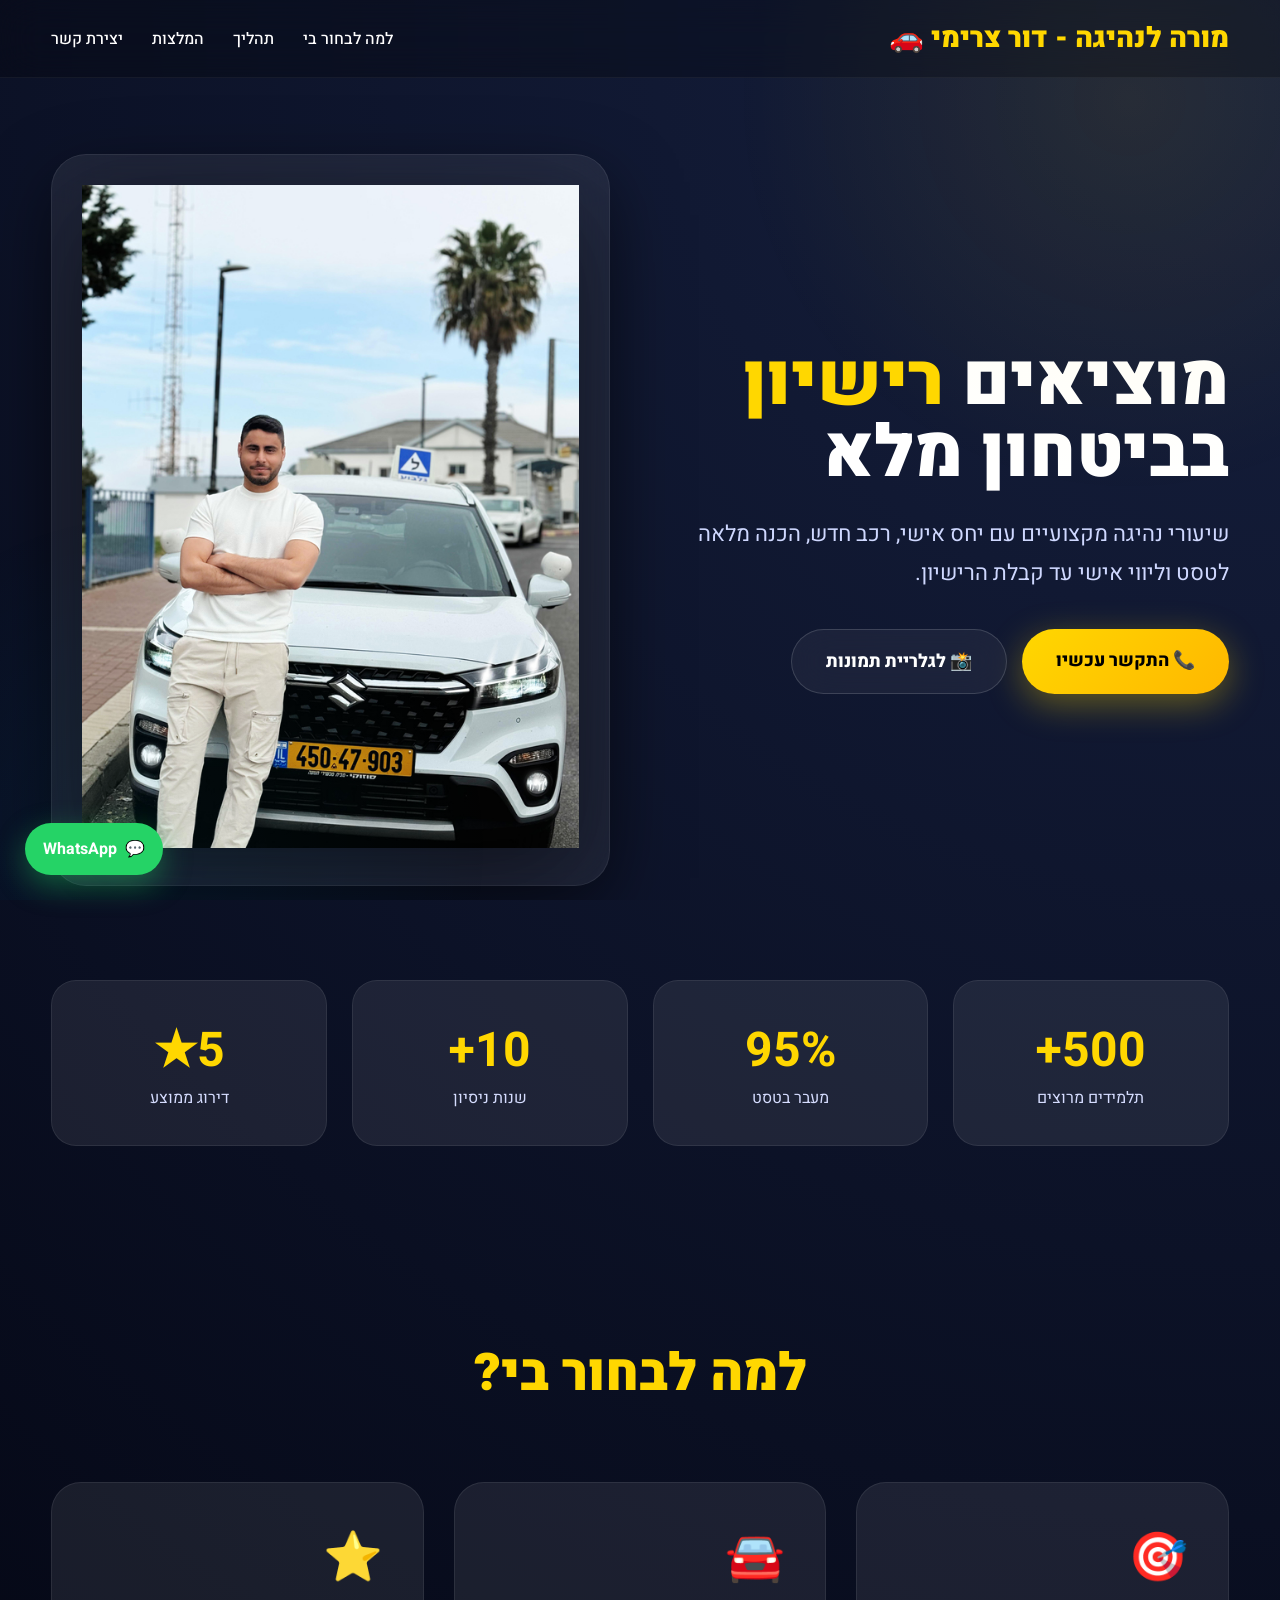
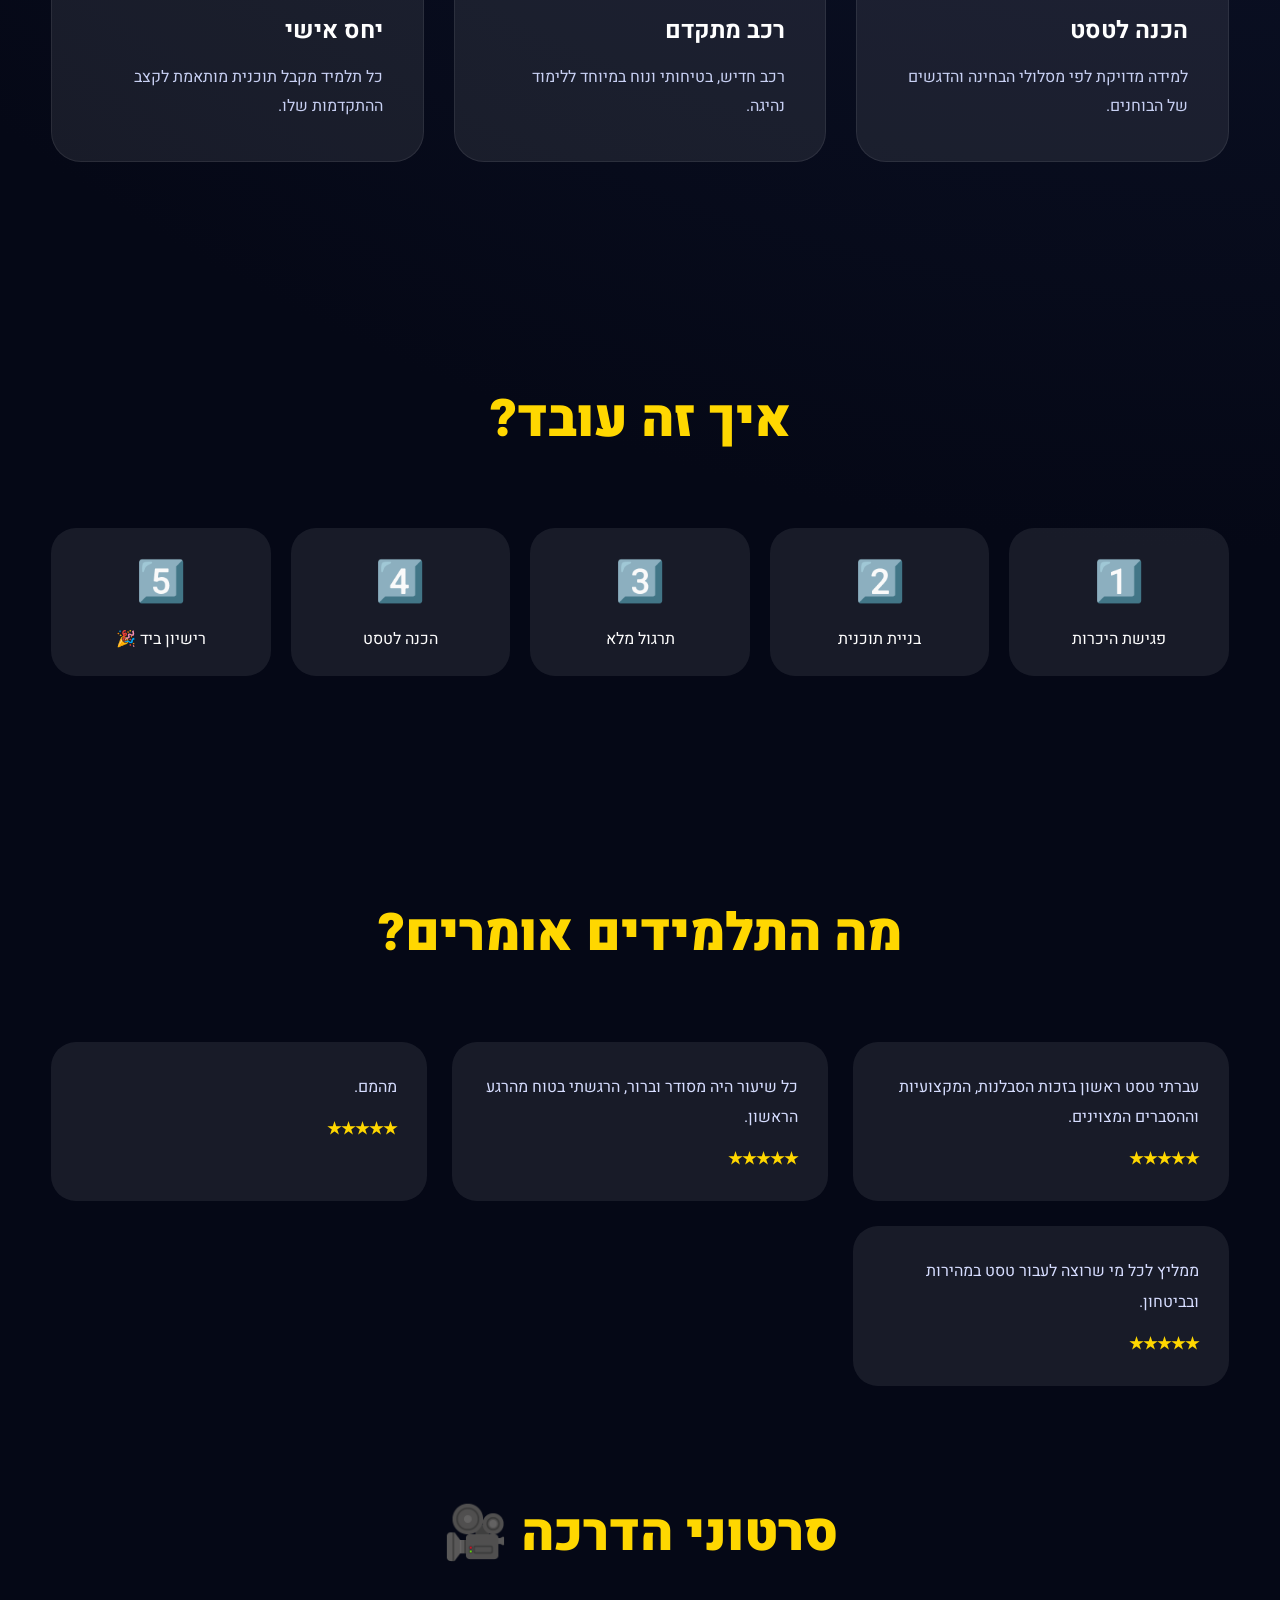
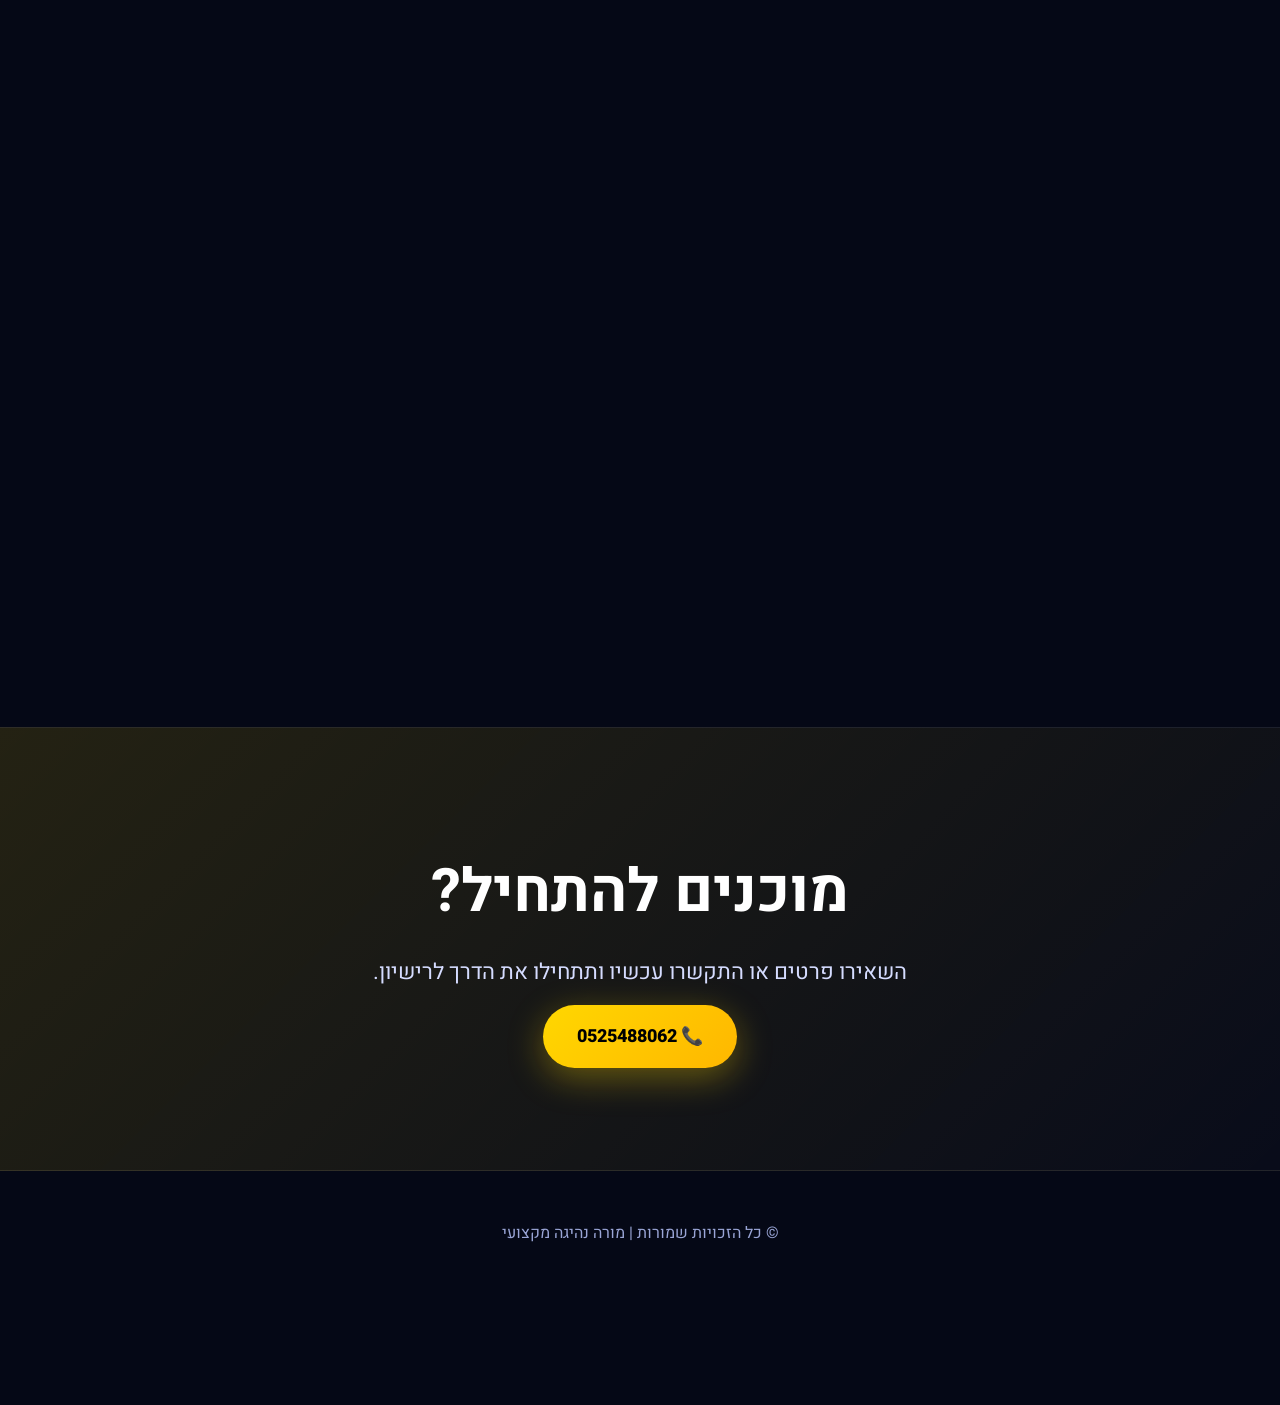
==== index.html @ b4036776 "Update index.html" ====
<!DOCTYPE html>
<html lang="he" dir="rtl">
<head>
<meta charset="UTF-8">
<meta name="viewport" content="width=device-width, initial-scale=1.0">
<title>דור צרימי - מורה נהיגה מקצועי</title>
<link rel="stylesheet" href="css/style.css">
<link href="https://fonts.googleapis.com/css2?family=Heebo:wght@300;400;500;700;800;900&display=swap" rel="stylesheet">

<style>

:root{
--gold:#FFD700;
--gold2:#ffb700;
--dark:#050816;
--dark2:#0d1225;
--glass:rgba(255,255,255,.08);
--white:#ffffff;
}

*{
margin:0;
padding:0;
box-sizing:border-box;
font-family:'Heebo',sans-serif;
}

html{
scroll-behavior:smooth;
}
body{
background:
radial-gradient(circle at top right,#16203f 0%,#050816 45%),
#050816;
color:white;
overflow-x:hidden;
}

body::before{
content:"";
position:fixed;
inset:0;
background:
linear-gradient(90deg,transparent 49%,rgba(255,255,255,.02) 50%,transparent 51%);
background-size:40px 40px;
pointer-events:none;
z-index:-1;
}

.container{
width:min(1200px,92%);
margin:auto;
}

/* HERO */

.hero{
min-height:100vh;
display:flex;
align-items:center;
position:relative;
overflow:hidden;
}

.hero::before{
content:"";
position:absolute;
width:800px;
height:800px;
background:radial-gradient(circle,var(--gold),transparent 70%);
opacity:.08;
top:-300px;
right:-250px;
}

.hero::after{
content:"";
position:absolute;
width:700px;
height:700px;
background:radial-gradient(circle,#00c3ff,transparent 70%);
opacity:.05;
bottom:-300px;
left:-200px;
}

.nav{
position:fixed;
top:0;
left:0;
right:0;
z-index:999;
backdrop-filter:blur(20px);
background:rgba(0,0,0,.25);
border-bottom:1px solid rgba(255,255,255,.05);
}

.nav-inner{
display:flex;
justify-content:space-between;
align-items:center;
padding:18px 0;
}

.logo{
font-size:28px;
font-weight:900;
color:var(--gold);
}

.nav a{
text-decoration:none;
color:white;
margin-right:25px;
font-weight:500;
}

.hero-content{
display:grid;
grid-template-columns:1fr 1fr;
gap:60px;
align-items:center;
}

.hero-text h1{
font-size:72px;
line-height:1;
font-weight:900;
margin-bottom:25px;
}

.hero-text h1 span{
color:var(--gold);
}

.hero-text p{
font-size:22px;
color:#cfd8ff;
margin-bottom:35px;
line-height:1.8;
}

.btns{
display:flex;
gap:15px;
flex-wrap:wrap;
}

.btn{
padding:18px 34px;
border-radius:60px;
font-size:18px;
font-weight:800;
text-decoration:none;
transition:.4s;
}

.btn-primary{
background:linear-gradient(135deg,var(--gold),var(--gold2));
color:black;
box-shadow:0 10px 35px rgba(255,215,0,.35);
}

.btn-primary:hover{
transform:translateY(-4px);
}

.btn-secondary{
border:1px solid rgba(255,255,255,.15);
background:rgba(255,255,255,.05);
color:white;
backdrop-filter:blur(20px);
}

.car-card{
background:var(--glass);
border:1px solid rgba(255,255,255,.08);
border-radius:35px;
padding:30px;
backdrop-filter:blur(30px);
box-shadow:0 20px 60px rgba(0,0,0,.35);
}

.car-card img{
width:100%;
filter:drop-shadow(0 30px 50px rgba(0,0,0,.5));
animation:float 5s ease-in-out infinite;
}

@keyframes float{
0%,100%{transform:translateY(0);}
50%{transform:translateY(-15px);}
}

/* STATS */

.stats{
padding:80px 0;
}

.stats-grid{
display:grid;
grid-template-columns:repeat(4,1fr);
gap:25px;
}

.stat{
background:var(--glass);
padding:35px;
border-radius:25px;
text-align:center;
border:1px solid rgba(255,255,255,.08);
}

.stat h2{
font-size:48px;
color:var(--gold);
}

.stat p{
color:#d6ddff;
}

/* FEATURES */

.section{
padding:110px 0;
}

.section-title{
text-align:center;
font-size:52px;
font-weight:900;
margin-bottom:70px;
}

.cards{
display:grid;
grid-template-columns:repeat(3,1fr);
gap:30px;
}

.card{
background:var(--glass);
padding:40px;
border-radius:30px;
border:1px solid rgba(255,255,255,.08);
transition:.4s;
}

.card:hover{
transform:translateY(-10px);
}

.icon{
font-size:48px;
margin-bottom:20px;
}

.card h3{
margin-bottom:15px;
font-size:24px;
}

.card p{
color:#c8d0f3;
line-height:1.8;
}

/* PROCESS */

.timeline{
display:grid;
grid-template-columns:repeat(5,1fr);
gap:20px;
}

.step{
background:var(--glass);
padding:25px;
text-align:center;
border-radius:25px;
}

.step span{
font-size:40px;
display:block;
margin-bottom:15px;
}

/* TESTIMONIALS */

.testimonials{
display:grid;
grid-template-columns:repeat(3,1fr);
gap:25px;
}

.review{
background:var(--glass);
padding:30px;
border-radius:25px;
}

.review p{
line-height:1.9;
color:#d6ddff;
margin-bottom:15px;
}

.review h4{
color:var(--gold);
}

/* CTA */

.cta{
padding:120px 20px;
text-align:center;
background:
linear-gradient(135deg,#ffd70020,#ffffff05);
border-top:1px solid rgba(255,255,255,.08);
border-bottom:1px solid rgba(255,255,255,.08);
}

.cta h2{
font-size:60px;
margin-bottom:20px;
}

.cta p{
font-size:22px;
margin-bottom:35px;
color:#d5dcff;
}

/* FOOTER */

footer{
padding:50px 0;
text-align:center;
}

footer p{
color:#9aa5d6;
}

.whatsapp{
position:fixed;
bottom:25px;
left:25px;
width:70px;
height:70px;
background:#25D366;
border-radius:50%;
display:flex;
justify-content:center;
align-items:center;
font-size:34px;
text-decoration:none;
color:white;
box-shadow:0 15px 40px rgba(37,211,102,.4);
z-index:999;
}

/* MOBILE */

@media(max-width:950px){

.hero-content,
.cards,
.testimonials,
.stats-grid,
.timeline{
grid-template-columns:1fr;
}

.hero-text h1{
font-size:48px;
}

.section-title{
font-size:38px;
}

.cta h2{
font-size:40px;
}

.nav-links{
display:none;
}

}

</style>
</head>
<body>

<nav class="nav">
  <div class="container nav-inner">

    <div class="logo">מורה לנהיגה - דור צרימי 🚗</div>

    <div class="nav-links">
      <a href="#why">למה לבחור בי</a>
      <a href="#process">תהליך</a>
      <a href="#reviews">המלצות</a>
      <a href="#contact">יצירת קשר</a>
    </div>

  </div>
</nav>

<section class="hero">

<div class="container hero-content">

<div class="hero-text">

<h1>
מוציאים <span>רישיון</span><br>
בביטחון מלא
</h1>

<p>
שיעורי נהיגה מקצועיים עם יחס אישי, רכב חדש,
הכנה מלאה לטסט וליווי אישי עד קבלת הרישיון.
</p>

<div class="btns">

<a href="tel:0525488062" class="btn btn-primary">
📞 התקשר עכשיו
</a>
  <a href="gallery.html" class="btn btn-secondary">
📸 לגלריית תמונות
</a>
</div>

</div>

<div class="car-card">
<img src="images/dorr.jpg" alt="דור"> 
</div>

</div>

</section>

<section class="stats">

<div class="container">

<div class="stats-grid">

<div class="stat">
<h2>500+</h2>
<p>תלמידים מרוצים</p>
</div>

<div class="stat">
<h2>95%</h2>
<p>מעבר בטסט</p>
</div>

<div class="stat">
<h2>10+</h2>
<p>שנות ניסיון</p>
</div>

<div class="stat">
<h2>5★</h2>
<p>דירוג ממוצע</p>
</div>

</div>

</div>

</section>

<section class="section" id="why">

<div class="container">

<h2 class="section-title">
למה לבחור בי?
</h2>

<div class="cards">

<div class="card">
<div class="icon">🎯</div>
<h3>הכנה לטסט</h3>
<p>
למידה מדויקת לפי מסלולי הבחינה
והדגשים של הבוחנים.
</p>
</div>

<div class="card">
<div class="icon">🚘</div>
<h3>רכב מתקדם</h3>
<p>
רכב חדיש, בטיחותי ונוח במיוחד
ללימוד נהיגה.
</p>
</div>

<div class="card">
<div class="icon">⭐</div>
<h3>יחס אישי</h3>
<p>
כל תלמיד מקבל תוכנית מותאמת
לקצב ההתקדמות שלו.
</p>
</div>

</div>

</div>

</section>

<section class="section" id="process">

<div class="container">

<h2 class="section-title">
איך זה עובד?
</h2>

<div class="timeline">

<div class="step">
<span>1️⃣</span>
פגישת היכרות
</div>

<div class="step">
<span>2️⃣</span>
בניית תוכנית
</div>

<div class="step">
<span>3️⃣</span>
תרגול מלא
</div>

<div class="step">
<span>4️⃣</span>
הכנה לטסט
</div>

<div class="step">
<span>5️⃣</span>
רישיון ביד 🎉
</div>

</div>

</div>

</section>

<section class="section" id="reviews">

<div class="container">

<h2 class="section-title">
מה התלמידים אומרים?
</h2>

<div class="testimonials">

<div class="review">
<p>
עברתי טסט ראשון בזכות הסבלנות,
המקצועיות וההסברים המצוינים.
</p>
<h4>★★★★★</h4>
</div>

<div class="review">
<p>
כל שיעור היה מסודר וברור,
הרגשתי בטוח מהרגע הראשון.
</p>
<h4>★★★★★</h4>
</div>

<div class="review">
<p>
מהמם.
</p>
<h4>★★★★★</h4>
</div>
    
<div class="review">
<p>
ממליץ לכל מי שרוצה לעבור
טסט במהירות ובביטחון.
</p>
<h4>★★★★★</h4>
</div>

</div>

</div>

<section class="section">

<div class="container">

<h2 class="section-title">
סרטוני הדרכה 🎥
</h2>

<div class="video-grid">
<iframe
    src="https://www.tiktok.com/embed/v2/7644660951177825537"
    width="325"
    height="575"
    frameborder="0"
    allowfullscreen>
</iframe>

<iframe
    src="https://www.tiktok.com/embed/v2/7342857035966401810"
    width="325"
    height="575"
    frameborder="0"
    allowfullscreen>
</iframe>

</div>

</div>

</section>
<section class="cta" id="contact">

<h2>
מוכנים להתחיל?
</h2>

<p>
השאירו פרטים או התקשרו עכשיו
ותתחילו את הדרך לרישיון.
</p>

<a href="tel:0525488062" class="btn btn-primary">
📞 0525488062
</a>

</section>

<footer>

<p>
© כל הזכויות שמורות | מורה נהיגה מקצועי
</p>

</footer>

<a class="whatsapp-float" href="https://wa.me/972525488062" target="_blank">
    <span>💬</span>
    WhatsApp
</a>
<script async src="https://www.tiktok.com/embed.js"></script>
</body>
</html>
---- css/style.css ----
/* ===== CLEAN & MOBILE FRIENDLY DESIGN ===== */

body {
    margin: 0;
    font-family: 'Heebo', sans-serif;
}

/* גלילה חלקה */
html {
    scroll-behavior: smooth;
}

/* ריווח כדי שהניווט לא יסתיר תוכן */
.hero {
    padding-top: 120px;
}

/* תיקון קפיצה */
section {
    scroll-margin-top: 120px;
}

/* כפתור עובד תמיד */
.btn {
    position: relative;
    z-index: 10;
}

/* ===== MOBILE ===== */
@media (max-width: 768px) {

    .container {
        width: 92%;
    }

    .hero-content {
        grid-template-columns: 1fr;
        text-align: center;
    }

    .hero-text h1 {
        font-size: 36px;
    }

    .hero-text p {
        font-size: 16px;
    }

    .btns {
        justify-content: center;
        flex-direction: column;
        align-items: center;
    }

    .stats-grid,
    .cards,
    .testimonials,
    .timeline {
        grid-template-columns: 1fr !important;
    }

    .car-card {
        margin-top: 20px;
    }

    .section-title {
        font-size: 30px;
    }

    .cta h2 {
        font-size: 32px;
    }
}
.hero {
    padding-top: 140px;
}

.btn {
    position: relative;
    z-index: 10;
}
.whatsapp-float {
    position: fixed;
    bottom: 25px;
    left: 25px;

    background: #25D366;
    color: white;

    padding: 14px 18px;
    border-radius: 50px;

    display: flex;
    align-items: center;
    gap: 8px;

    font-weight: 700;
    font-family: 'Heebo', sans-serif;
    text-decoration: none;

    box-shadow: 0 10px 30px rgba(37, 211, 102, 0.4);

    transition: 0.3s;
    z-index: 9999;
}

.whatsapp-float:hover {
    transform: translateY(-3px);
    box-shadow: 0 15px 40px rgba(37, 211, 102, 0.6);
}
.video-grid{
display:flex;
justify-content:center;
gap:30px;
flex-wrap:wrap;
margin-top:40px;
}

.video-card{
background:rgba(255,255,255,0.06);
padding:15px;
border-radius:20px;
box-shadow:0 15px 40px rgba(0,0,0,0.35);
text-align:center;
transition:0.3s;
max-width:420px;
}

.video-card:hover{
transform:translateY(-8px);
}

.video-card iframe{
border-radius:15px;
border:none;
}

.video-card p{
margin-top:12px;
color:#fff;
font-weight:500;
font-size:16px;
}
body {
    background:
    radial-gradient(circle at top right,#16203f 0%,#050816 45%),
    #050816;
    color: white;
}

/* container כמו באתר הראשי */
.container {
    width: min(1200px, 92%);
    margin: auto;
}

/* section כמו באתר הראשי */
.section {
    padding: 110px 0;
}

/* כותרות כמו האתר שלך */
.section-title {
    text-align: center;
    font-size: 52px;
    font-weight: 900;
    margin-bottom: 70px;
    color: #FFD700;
}

/* גלריה יפה */
.gallery-grid {
    display: grid;
    grid-template-columns: repeat(3, 1fr);
    gap: 20px;
    margin-top: 40px;
}

.gallery-grid img {
    width: 100%;
    border-radius: 20px;
    transition: 0.3s;
    box-shadow: 0 10px 30px rgba(0,0,0,0.4);
}

.gallery-grid img:hover {
    transform: scale(1.05);
}
.big-btn{
    font-size: 22px;
    padding: 20px 45px;
    border-radius: 50px;
    box-shadow: 0 15px 40px rgba(255, 215, 0, 0.25);
    transition: 0.3s;
}

.big-btn:hover{
    transform: translateY(-5px) scale(1.05);
    box-shadow: 0 20px 60px rgba(255, 215, 0, 0.35);
}
.big-btn{
    display: inline-block;
    padding: 20px 60px;
    font-size: 22px;
    font-weight: 900;
    border-radius: 60px;

    background: linear-gradient(135deg, #FFD700, #ffb700);
    color: #050816;

    box-shadow: 0 20px 50px rgba(255, 215, 0, 0.35);

    transition: 0.3s ease;
}

.big-btn:hover{
    transform: translateY(-6px) scale(1.08);
    box-shadow: 0 30px 70px rgba(255, 215, 0, 0.55);
}
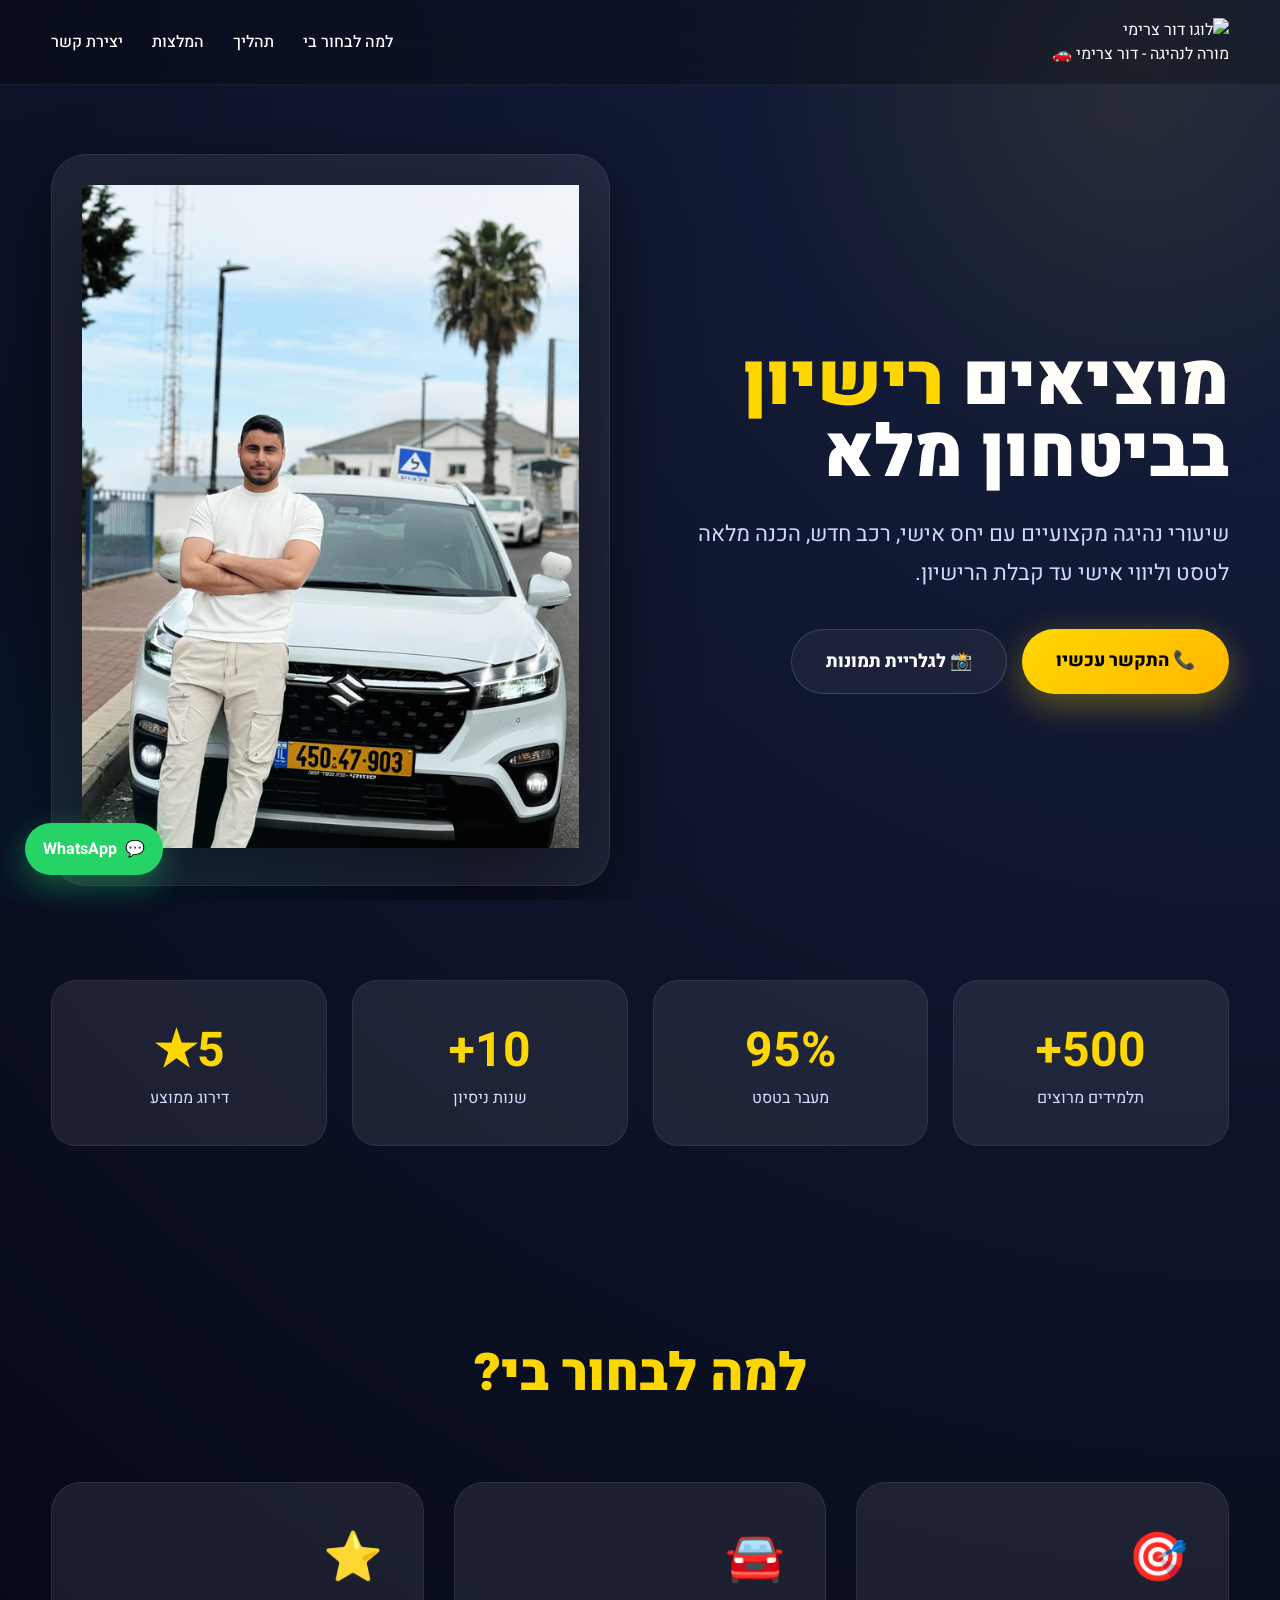
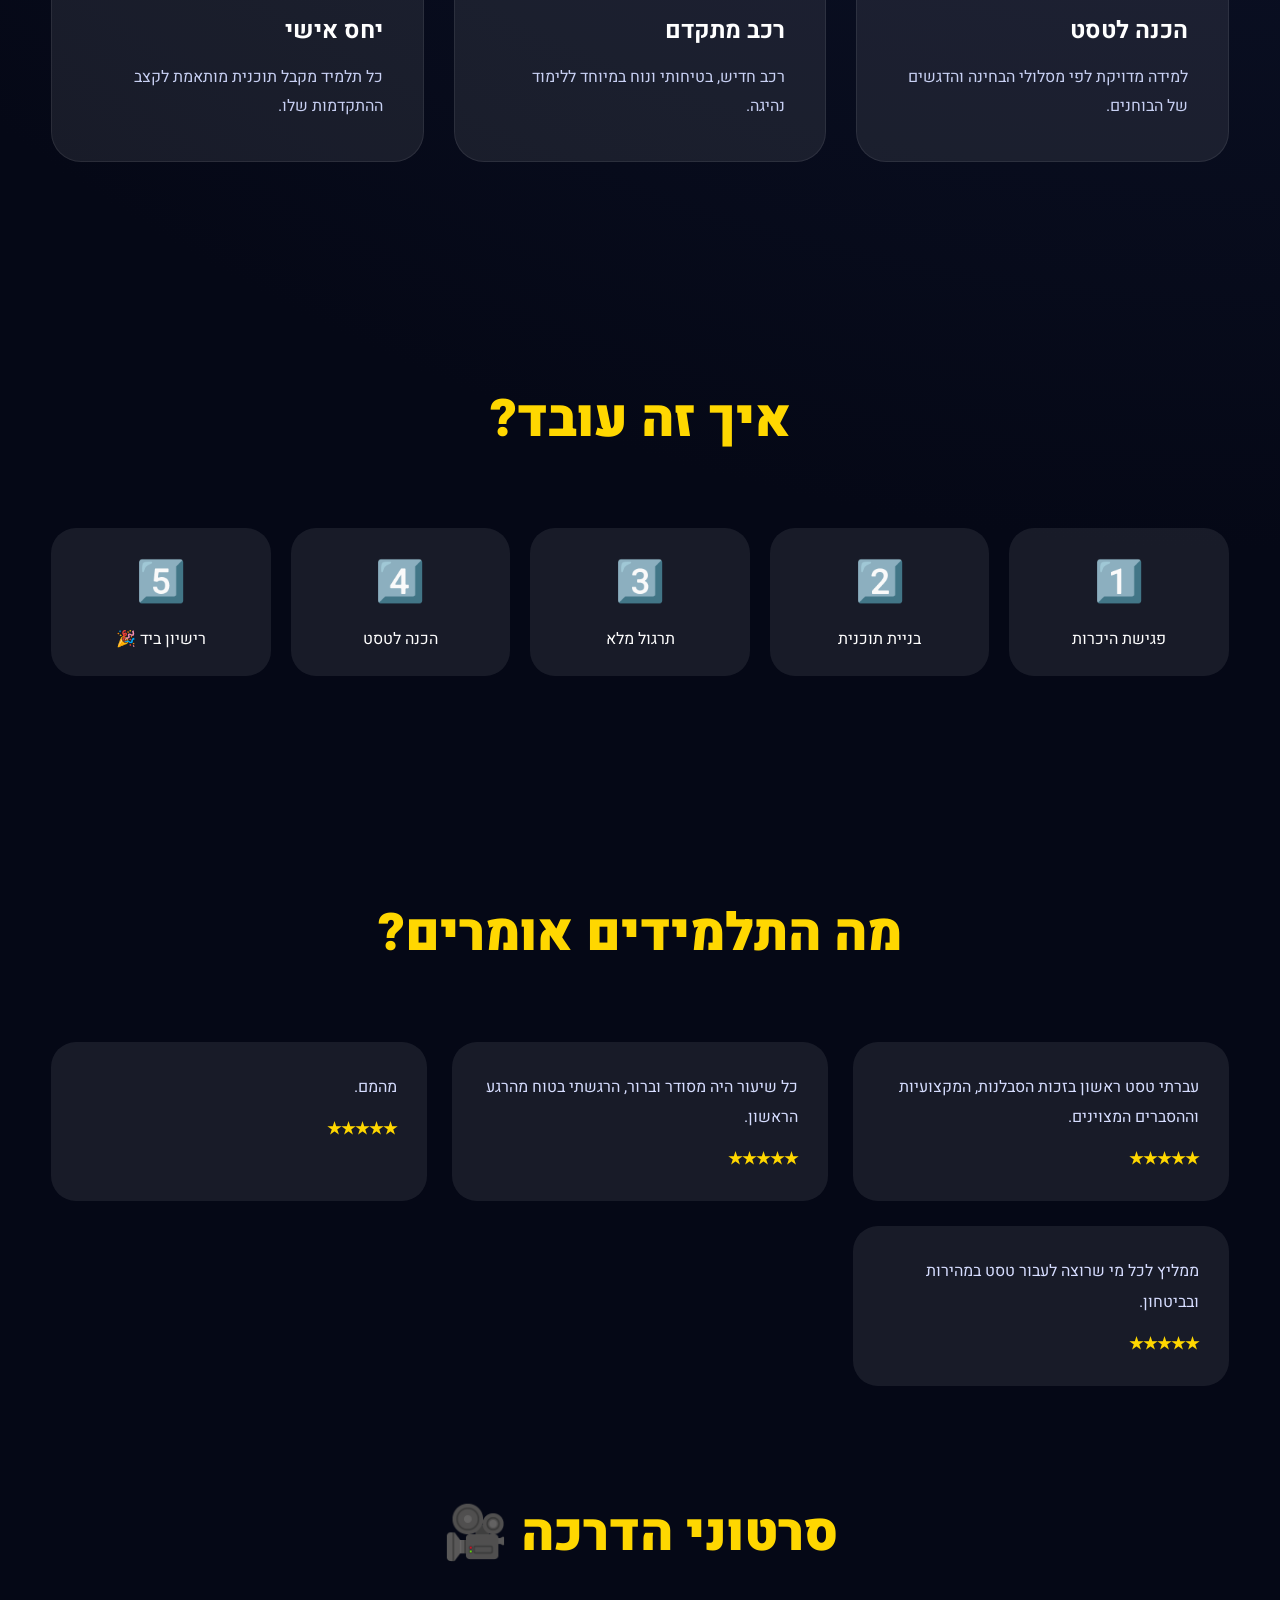
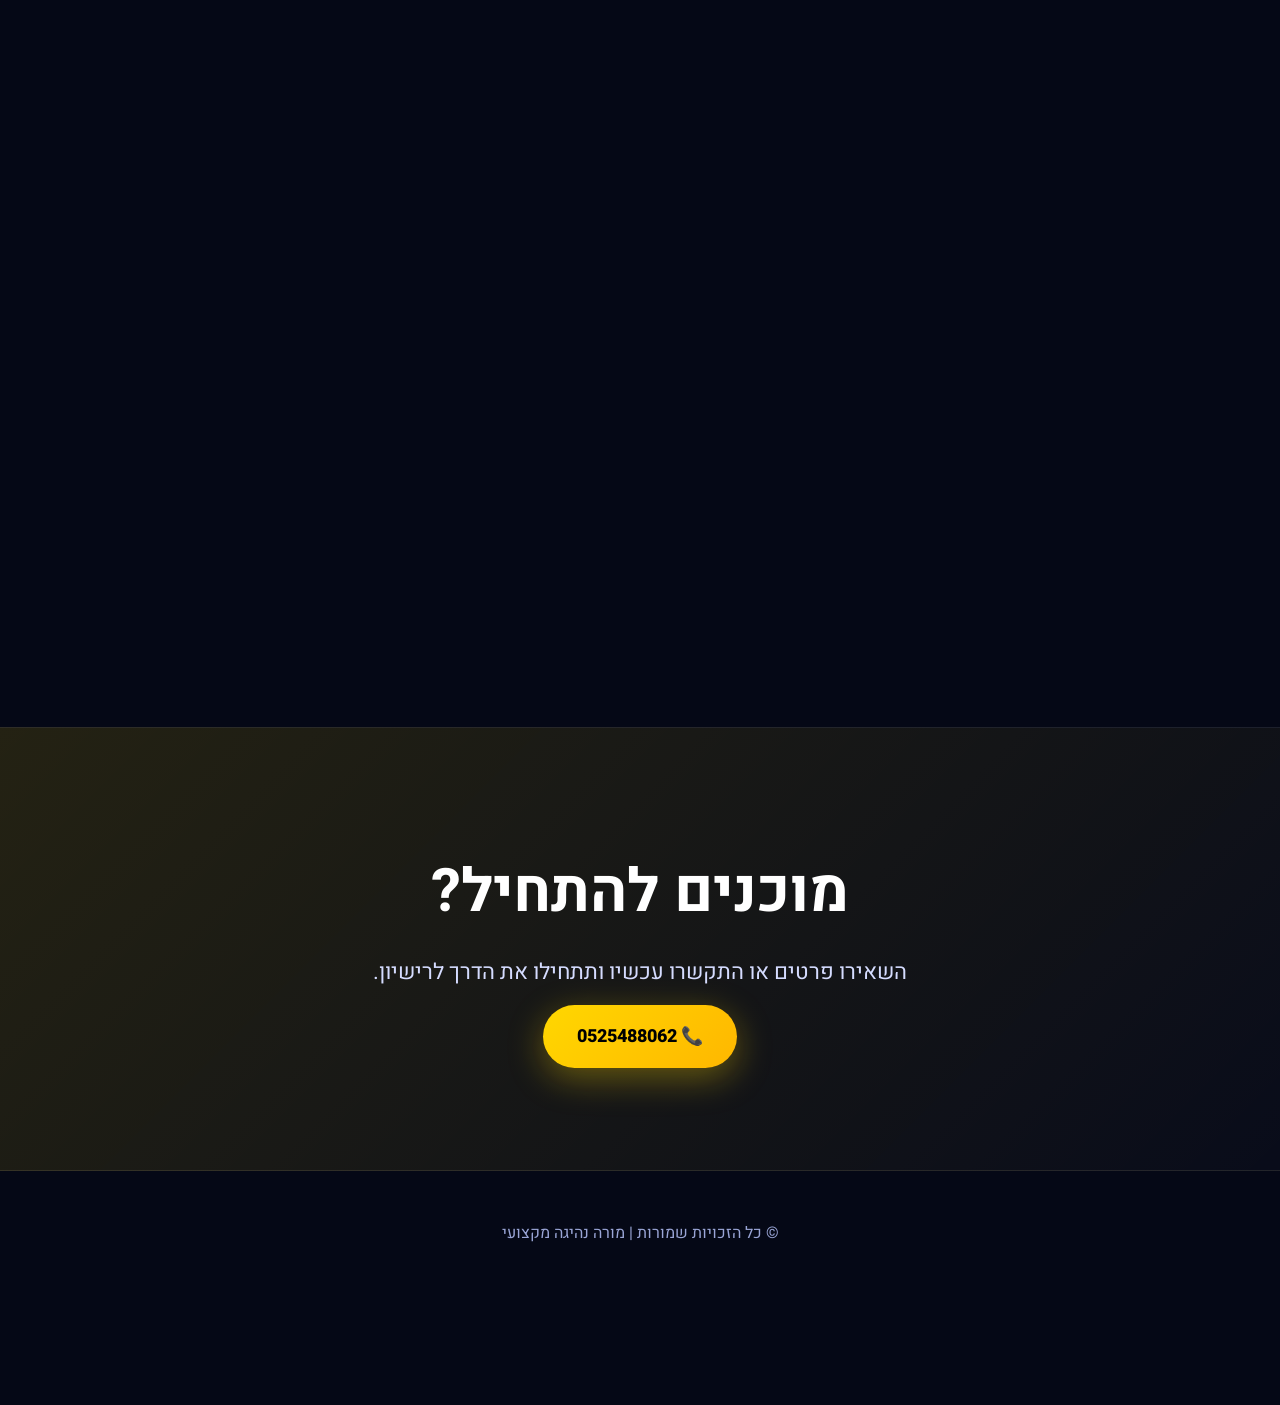
==== commit e893b386: "Update index.html" ====
--- a/index.html
+++ b/index.html
@@ -400,7 +400,10 @@
 <nav class="nav">
   <div class="container nav-inner">
 
-    <div class="logo">מורה לנהיגה - דור צרימי 🚗</div>
+    <div class="logo-box">
+  <img src="images/logo.png" alt="לוגו דור צרימי" class="logo-img">
+  <div class="logo-text">מורה לנהיגה - דור צרימי 🚗</div>
+</div>
 
     <div class="nav-links">
       <a href="#why">למה לבחור בי</a>
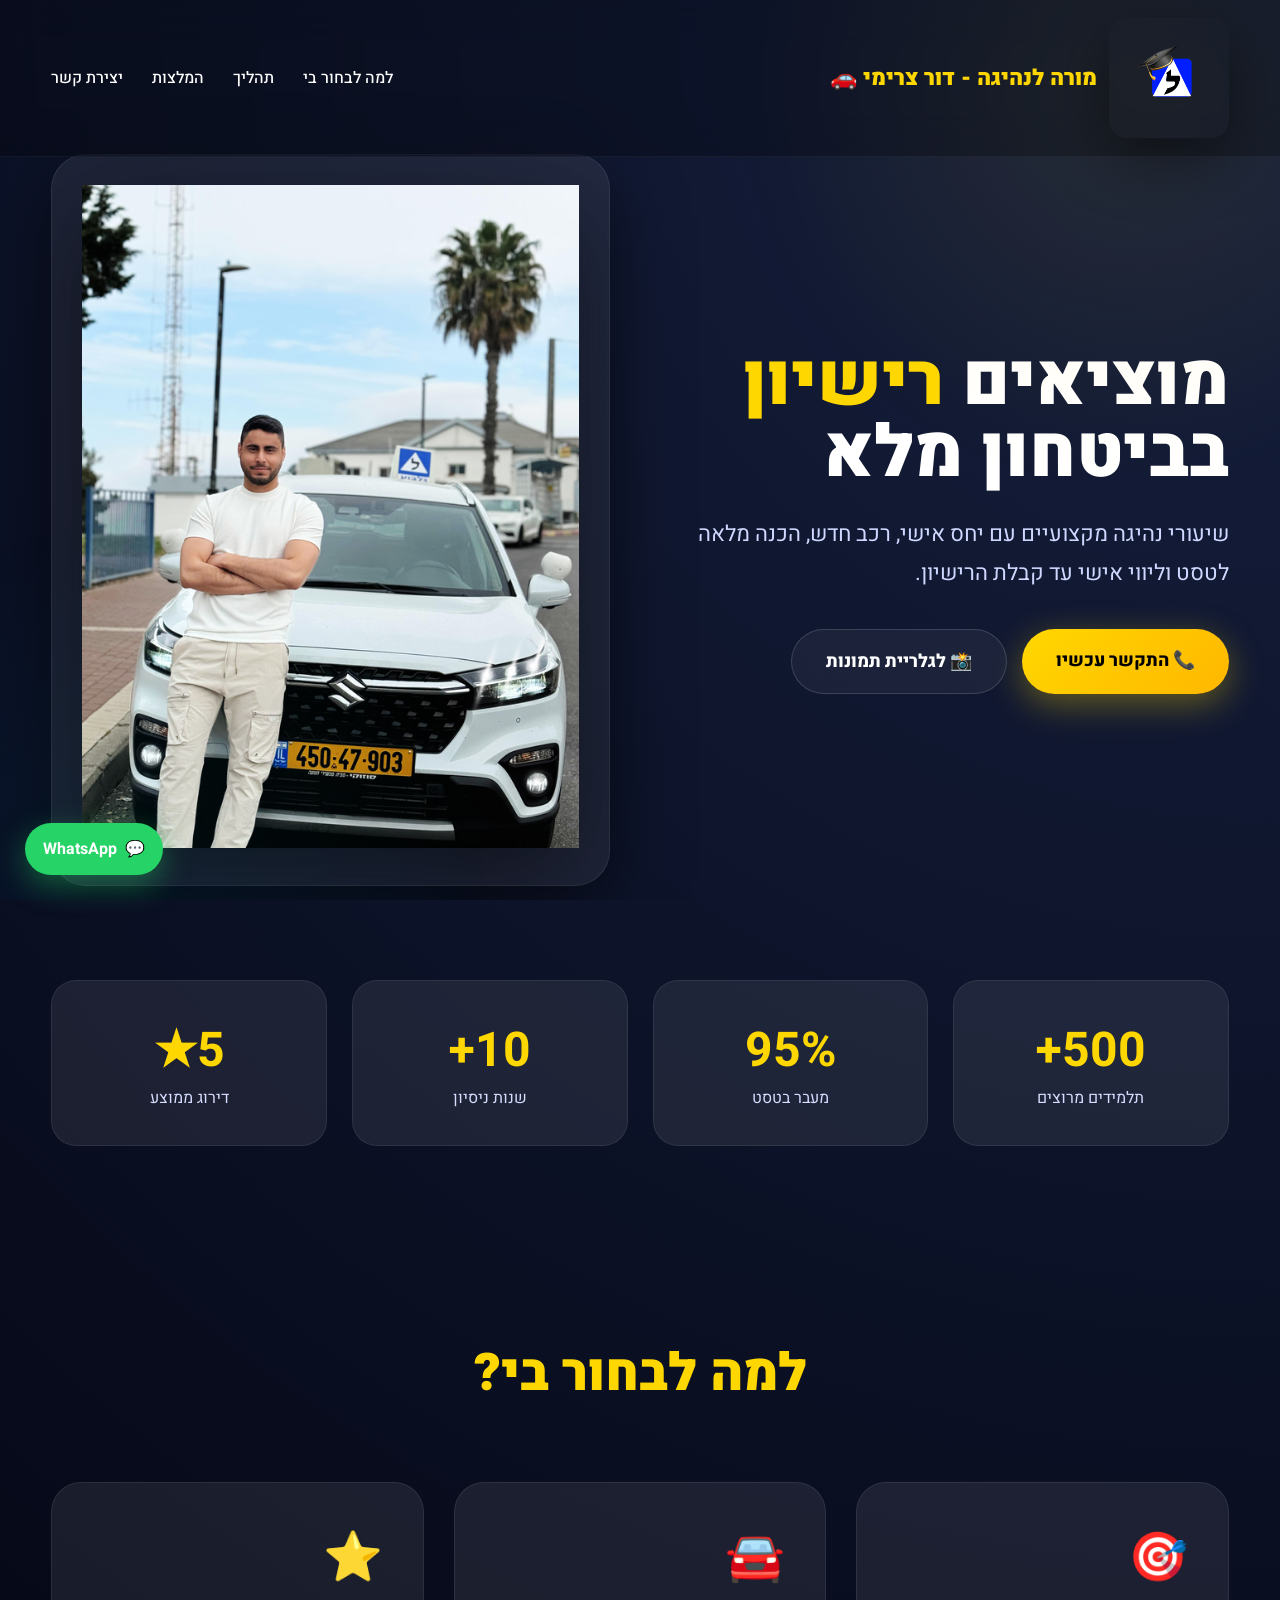
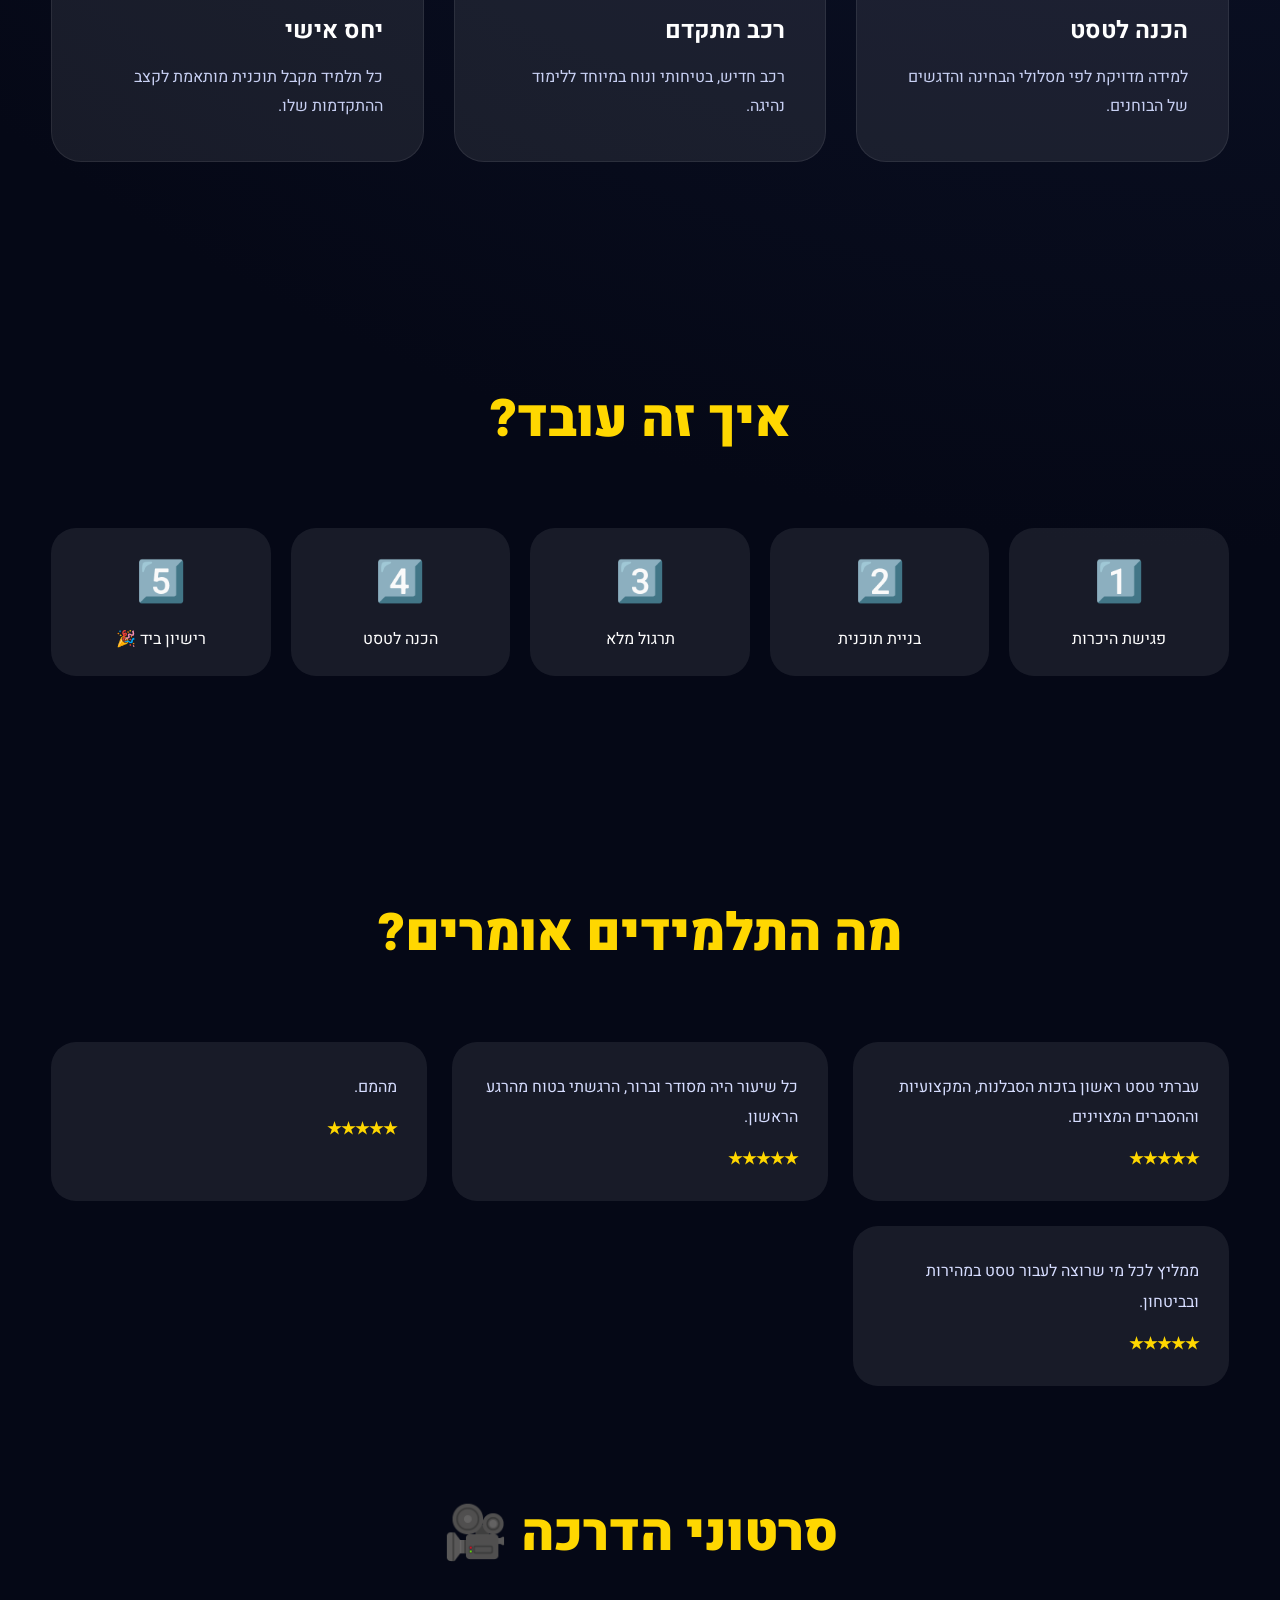
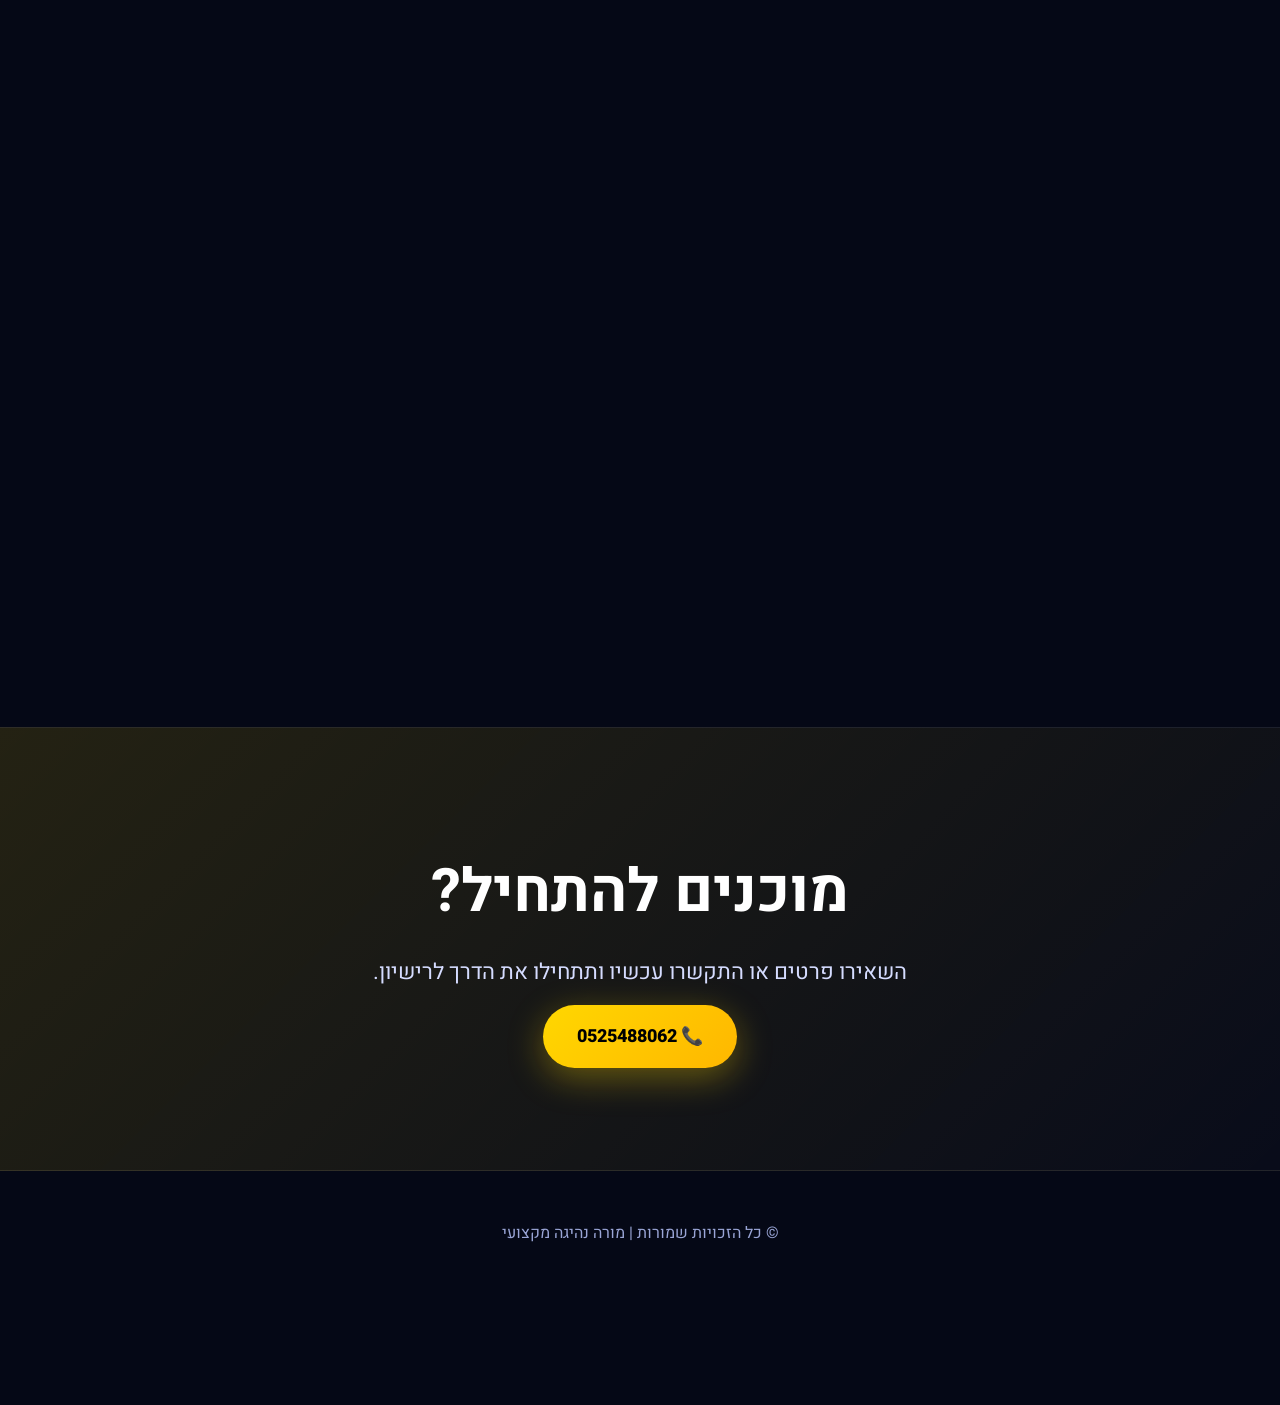
==== commit 01080221: "Update index.html" ====
--- a/index.html
+++ b/index.html
@@ -671,6 +671,8 @@
     <span>💬</span>
     WhatsApp
 </a>
-<script async src="https://www.tiktok.com/embed.js"></script>
+
+<script src="script.js"></script>
+
 </body>
 </html>
--- a/css/style.css
+++ b/css/style.css
@@ -217,3 +217,26 @@
     transform: translateY(-6px) scale(1.08);
     box-shadow: 0 30px 70px rgba(255, 215, 0, 0.55);
 }
+.logo-box{
+    display: flex;
+    align-items: center;
+    gap: 12px;
+}
+
+.logo-img{
+    width: 120px !important;
+    height: 120px !important;
+    max-width: none !important;
+
+    object-fit: contain;
+
+    border-radius: 18px;
+
+    box-shadow: 0 20px 60px rgba(0,0,0,0.45);
+}
+
+.logo-text{
+    font-size: 22px;
+    font-weight: 900;
+    color: var(--gold);
+}
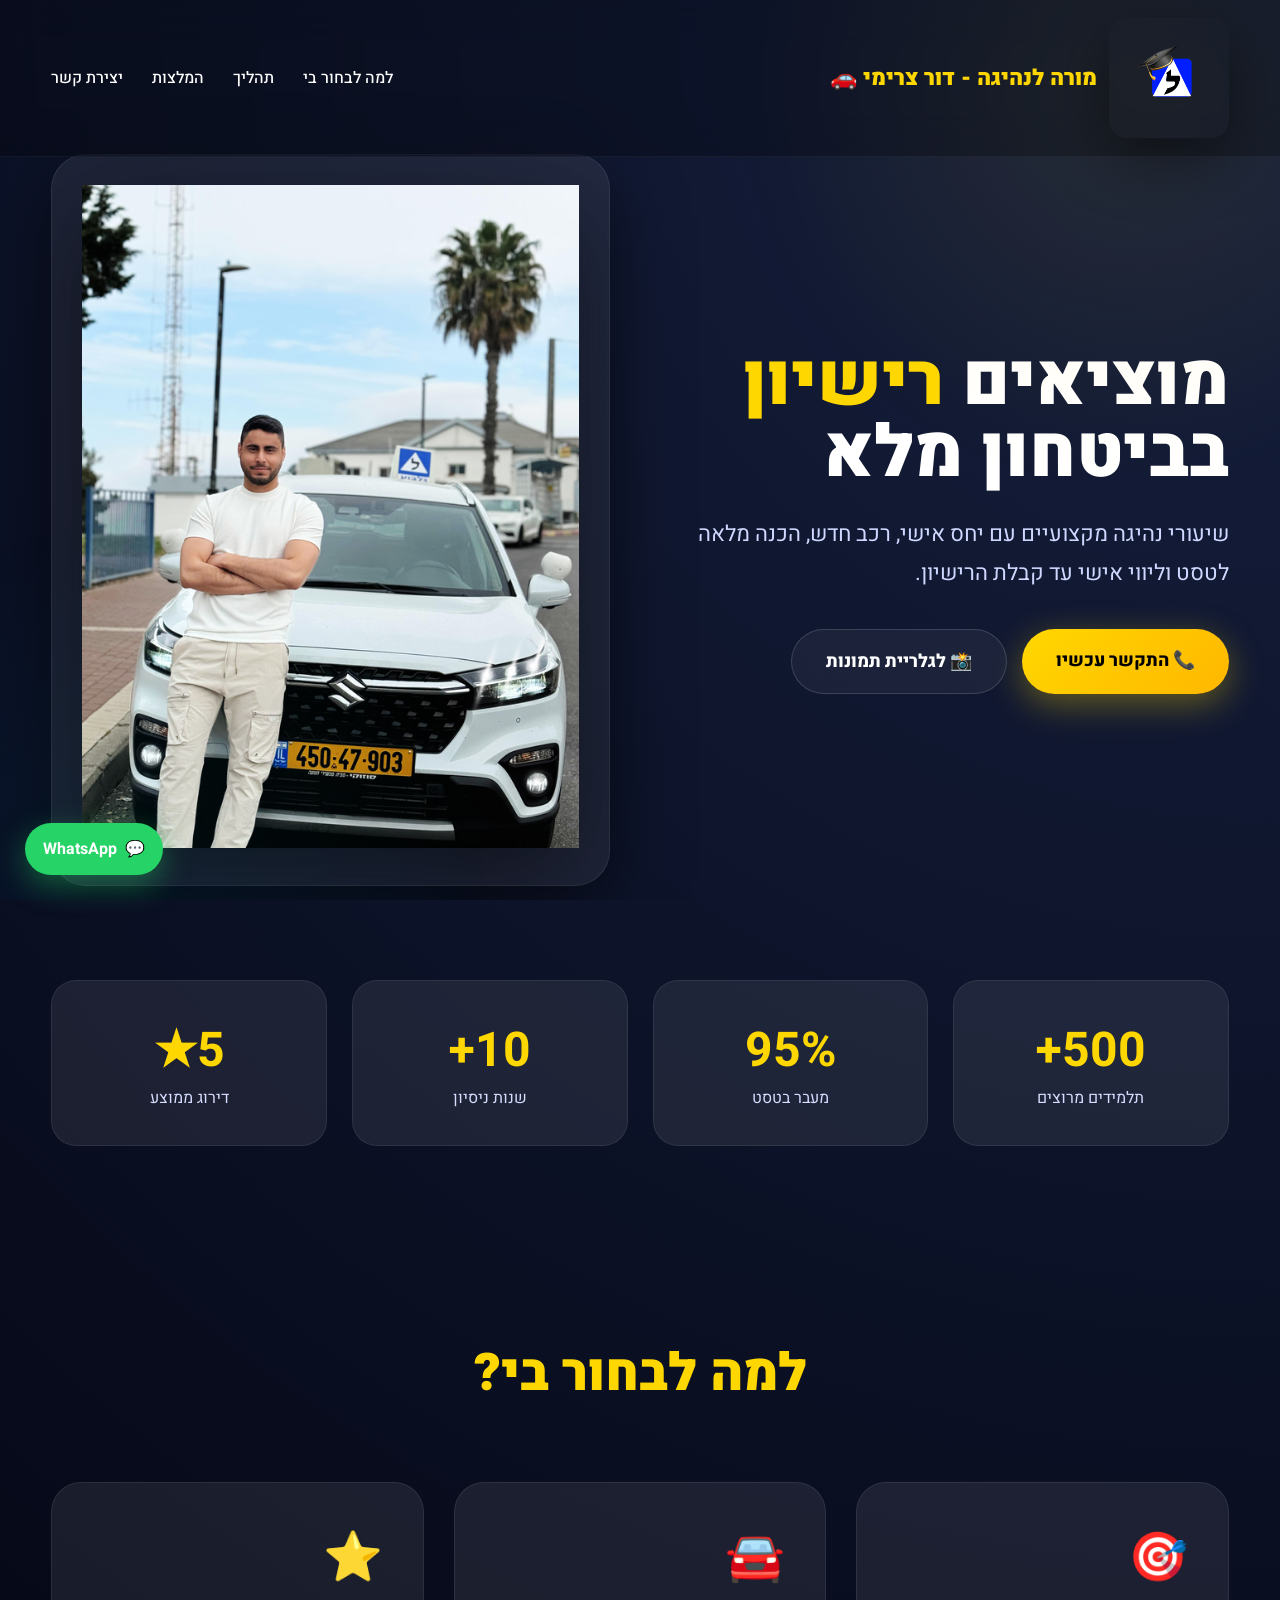
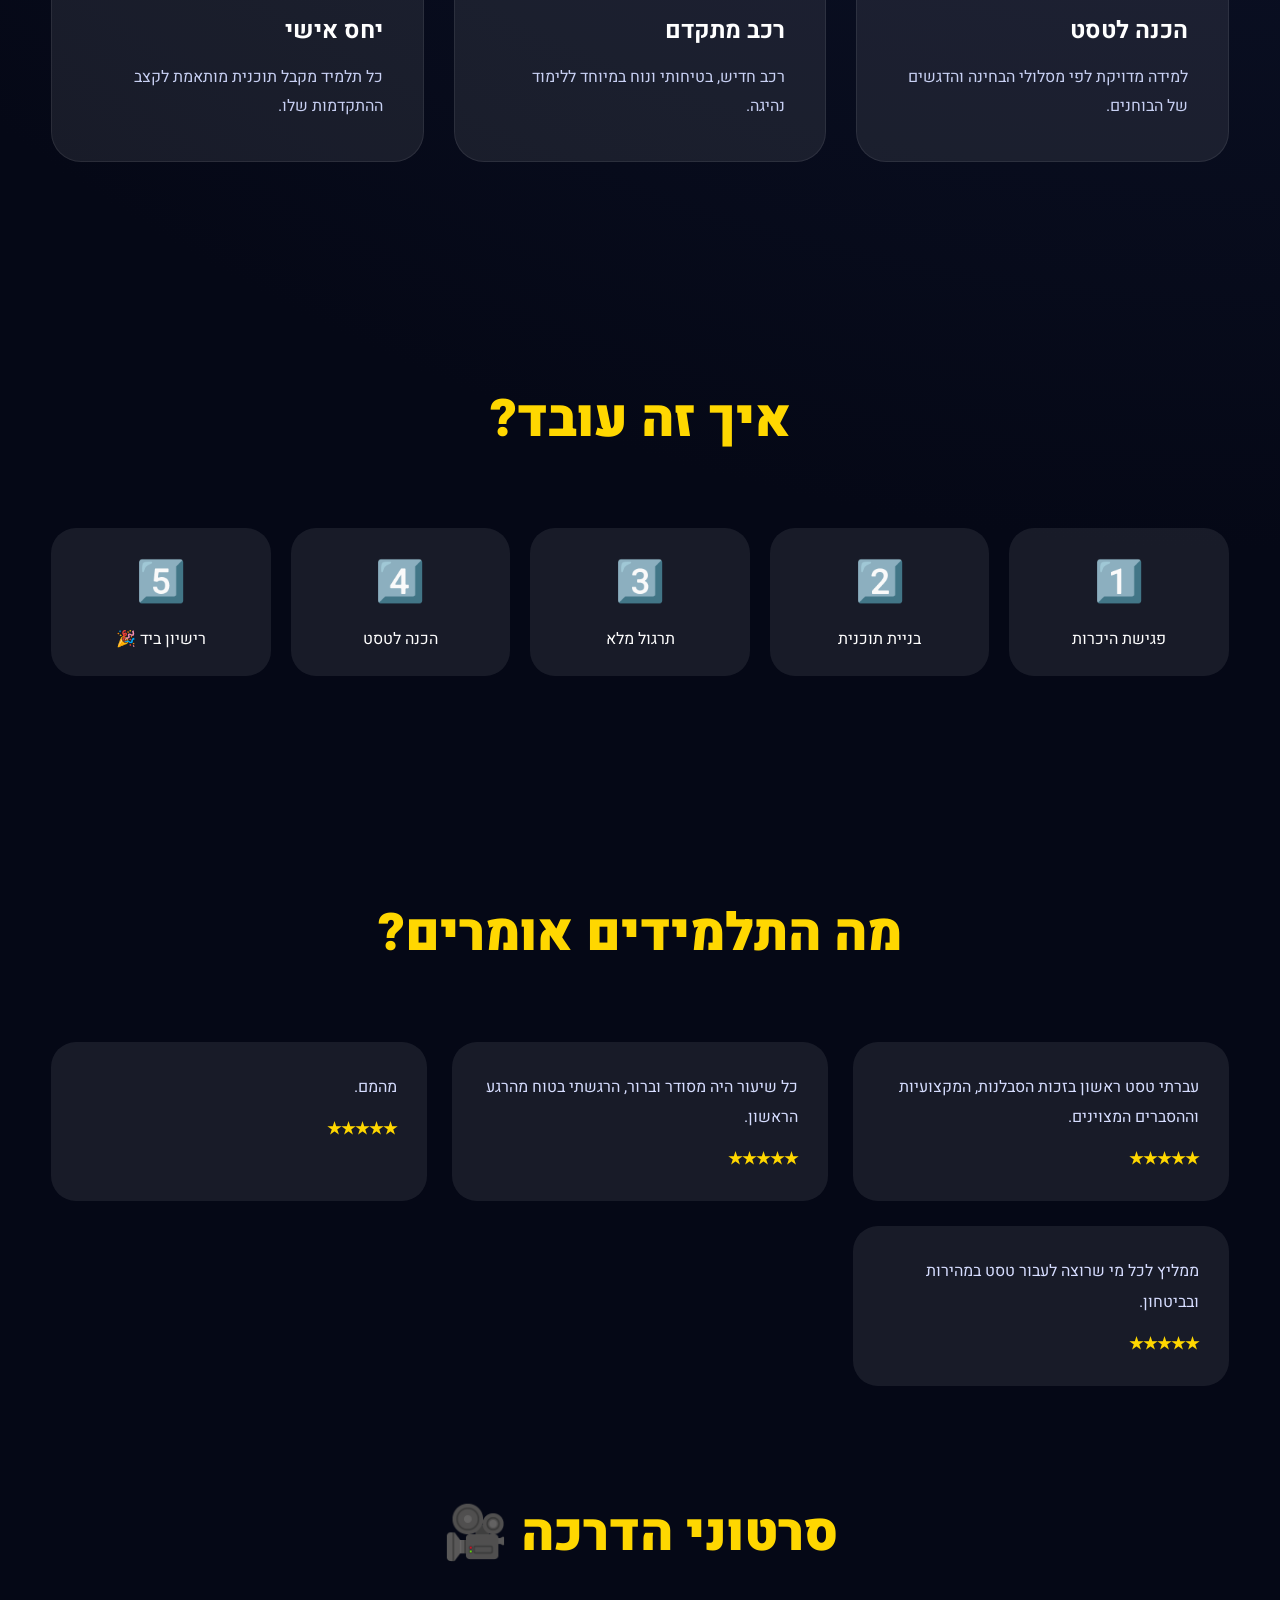
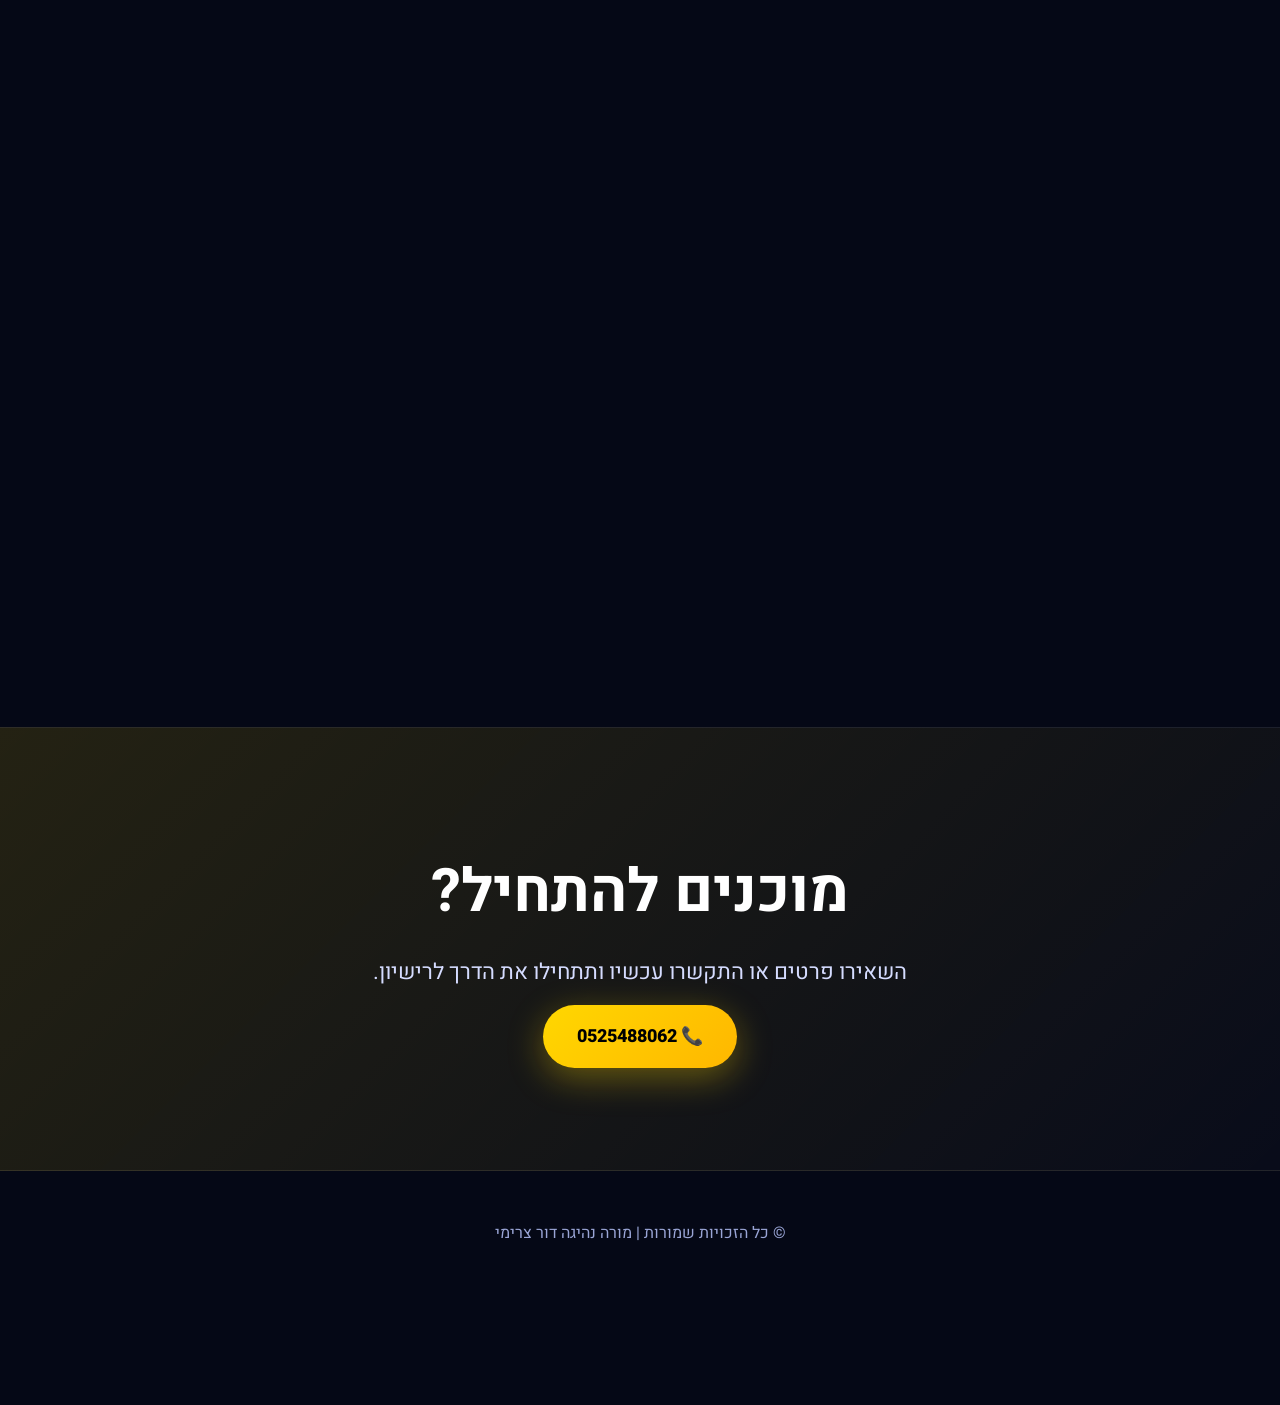
==== commit 8e5ab53d: "Update index.html" ====
--- a/index.html
+++ b/index.html
@@ -662,7 +662,7 @@
 <footer>
 
 <p>
-© כל הזכויות שמורות | מורה נהיגה מקצועי
+© כל הזכויות שמורות | מורה נהיגה דור צרימי
 </p>
 
 </footer>
@@ -672,7 +672,5 @@
     WhatsApp
 </a>
 
-<script src="script.js"></script>
-
 </body>
 </html>
--- a/css/style.css
+++ b/css/style.css
@@ -240,3 +240,93 @@
     font-weight: 900;
     color: var(--gold);
 }
+.lightbox{
+    display:none;
+    position:fixed;
+    inset:0;
+    background:rgba(0,0,0,0.9);
+    justify-content:center;
+    align-items:center;
+    z-index:99999;
+}
+
+.lightbox img{
+    max-width:90%;
+    max-height:85%;
+    border-radius:20px;
+}
+
+.lightbox .close{
+    position:absolute;
+    top:20px;
+    right:30px;
+    font-size:40px;
+    color:white;
+    cursor:pointer;
+}
+
+.lightbox .nav{
+    position:absolute;
+    top:50%;
+    transform:translateY(-50%);
+    font-size:50px;
+    color:white;
+    cursor:pointer;
+}
+
+.lightbox .left{ left:20px; }
+.lightbox .right{ right:20px; }
+
+.gallery-grid img{
+    cursor:pointer;
+    transition:0.3s;
+}
+
+.gallery-grid img:hover{
+    transform:scale(1.05);
+}
+/* ===== LIGHTBOX ===== */
+
+.lightbox{
+    display:none;
+    position:fixed;
+    inset:0;
+    background:rgba(0,0,0,0.9);
+    justify-content:center;
+    align-items:center;
+    z-index:9999;
+}
+
+.lightbox img{
+    max-width:90%;
+    max-height:85%;
+    border-radius:20px;
+    box-shadow:0 20px 60px rgba(0,0,0,0.6);
+}
+
+.lightbox .close{
+    position:absolute;
+    top:30px;
+    right:30px;
+    font-size:40px;
+    color:white;
+    cursor:pointer;
+}
+
+.lightbox .nav{
+    position:absolute;
+    top:50%;
+    transform:translateY(-50%);
+    font-size:60px;
+    color:white;
+    cursor:pointer;
+    user-select:none;
+}
+
+.lightbox .left{
+    left:30px;
+}
+
+.lightbox .right{
+    right:30px;
+}
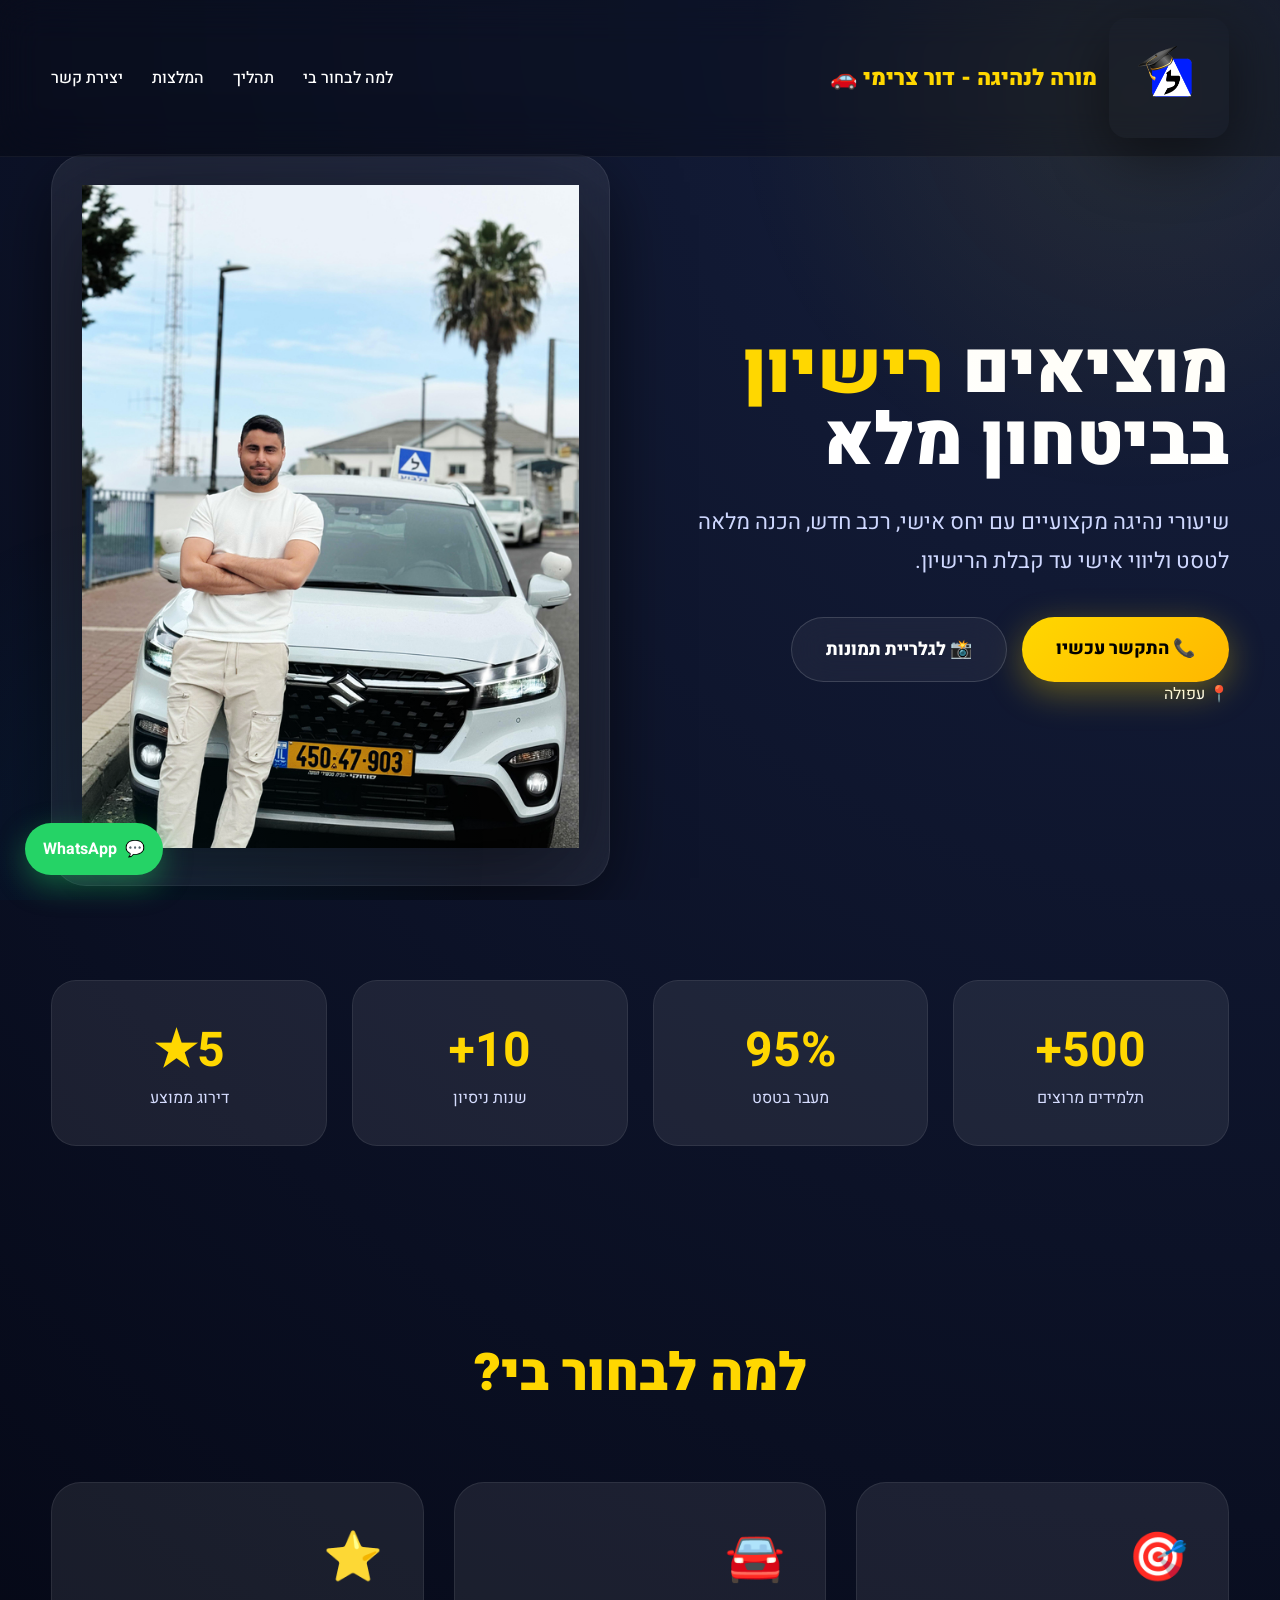
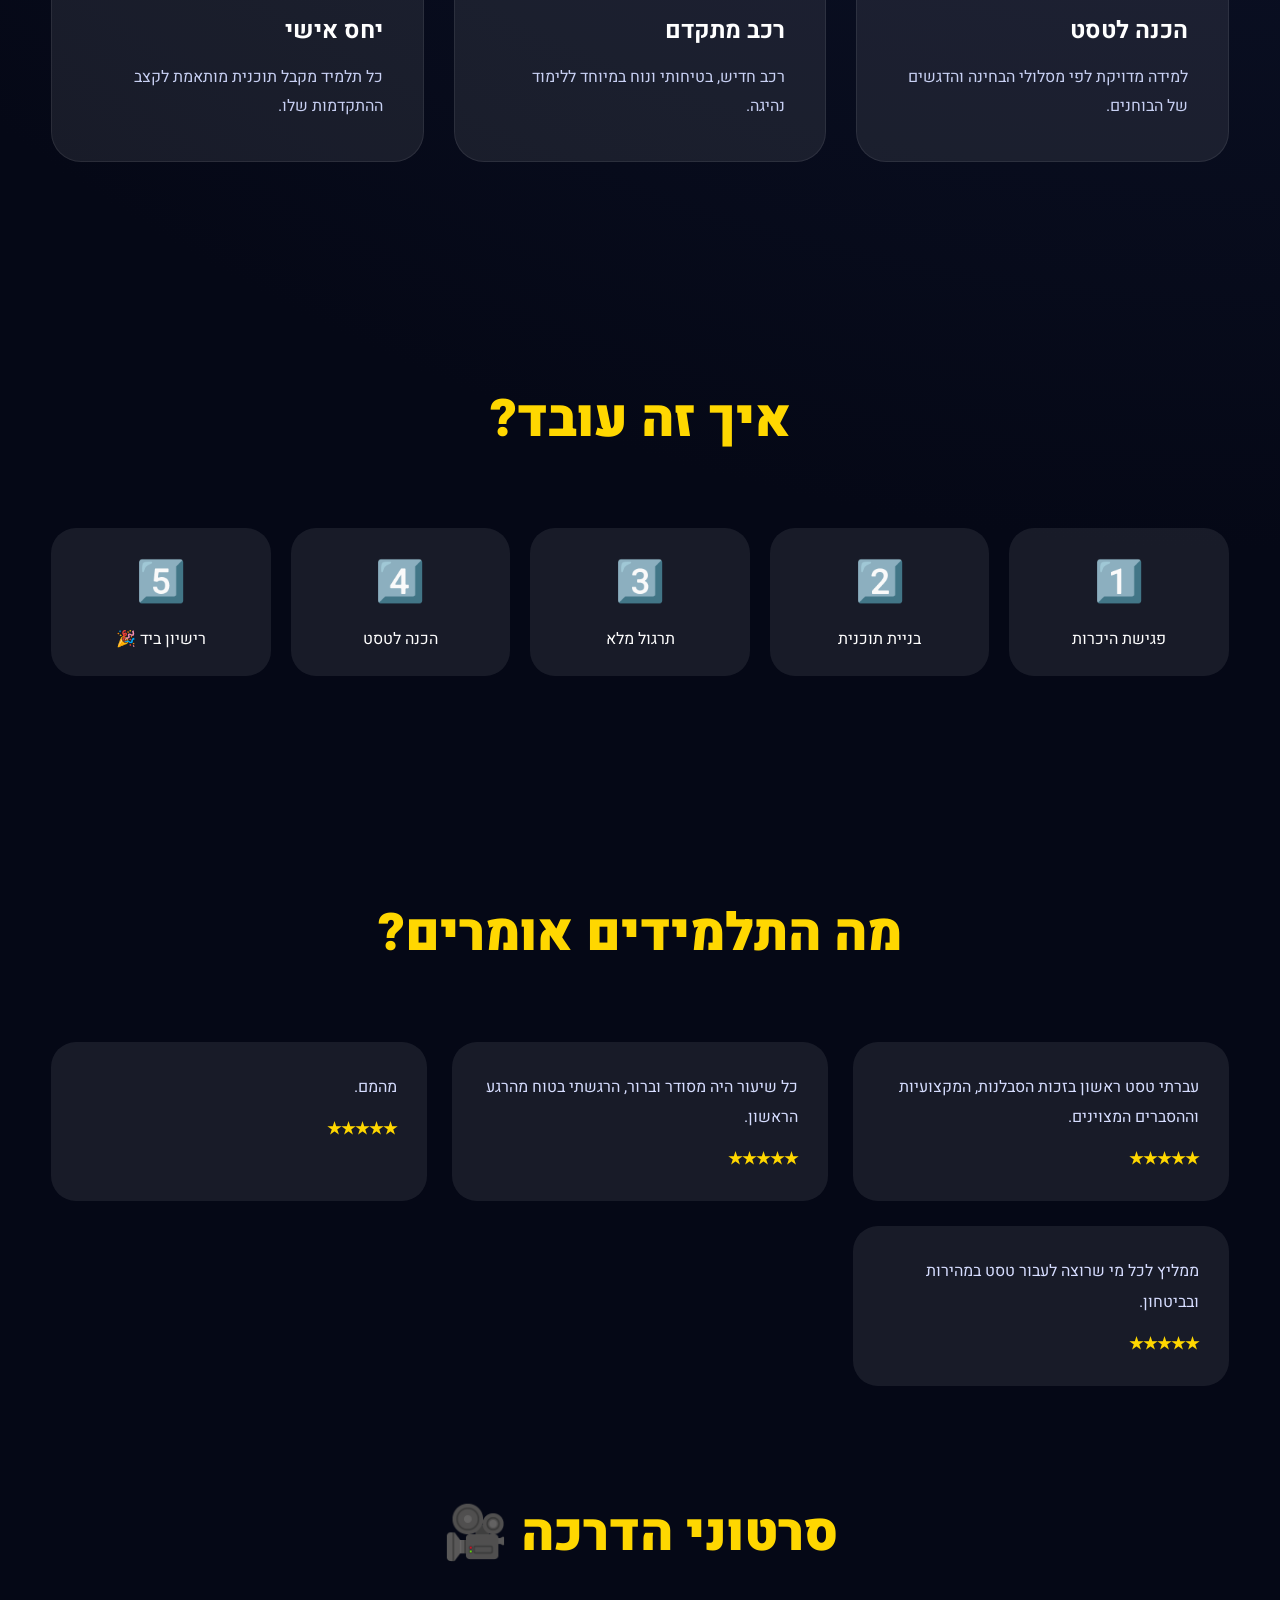
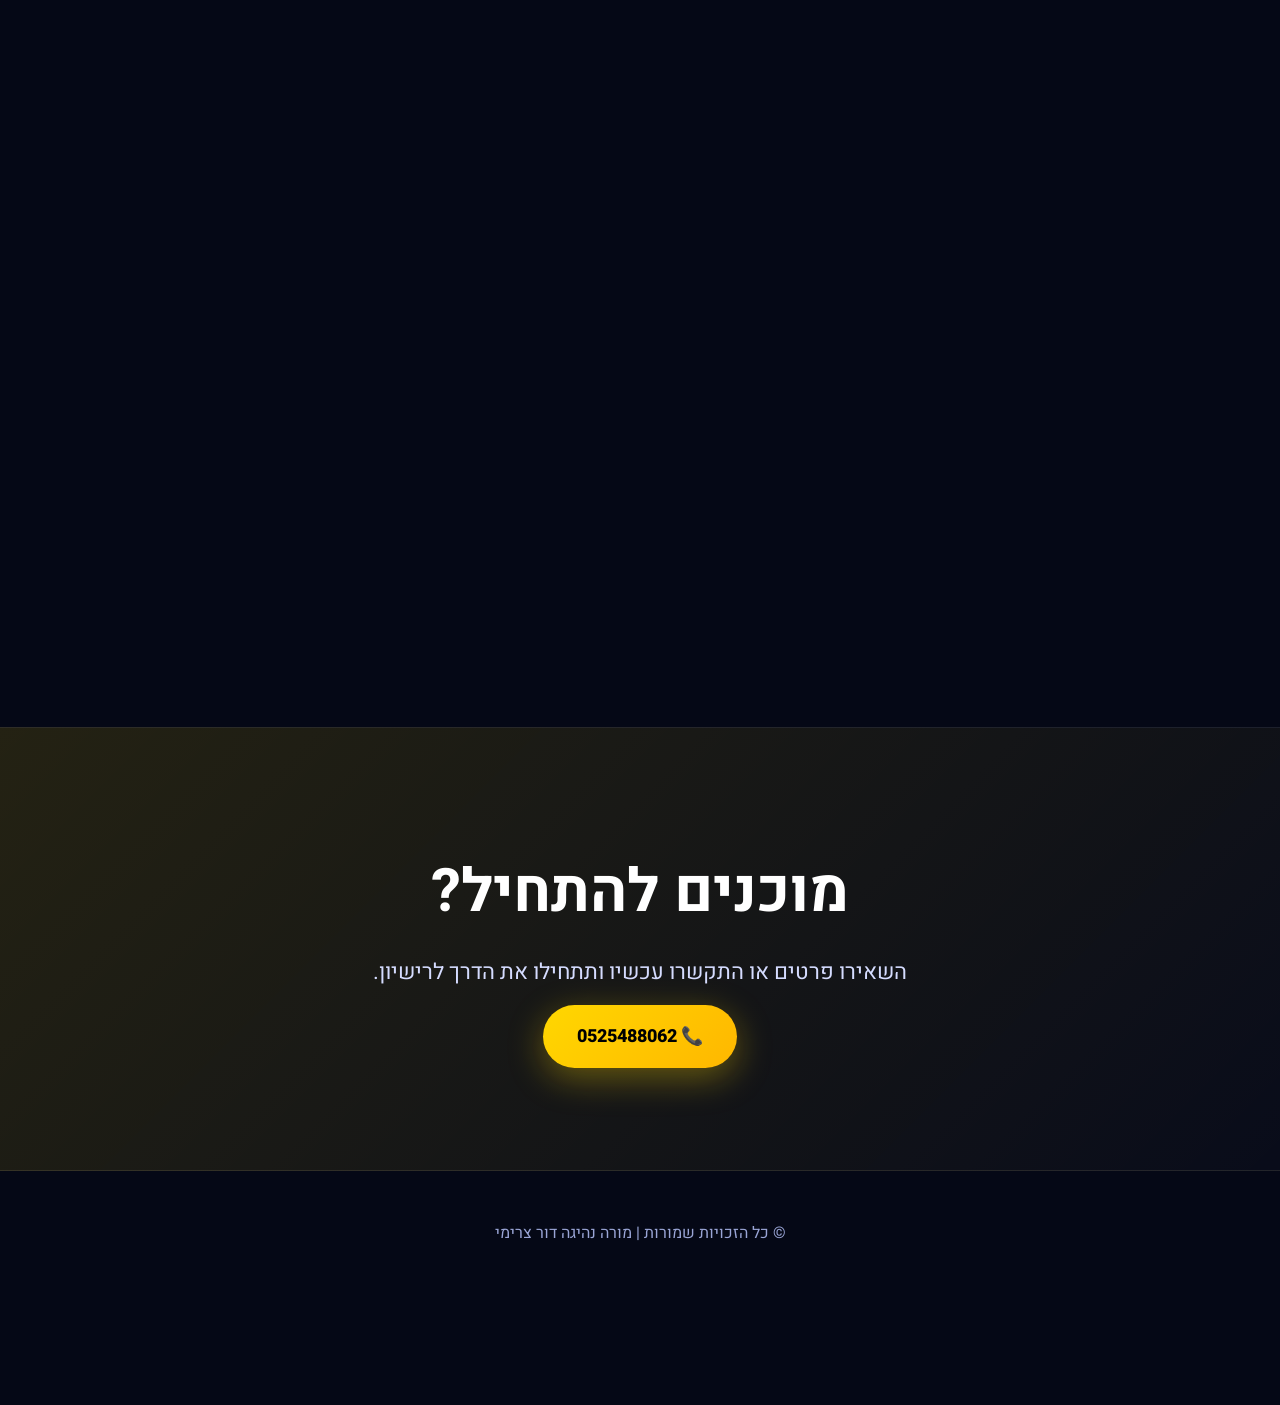
==== commit aef4f8b9: "Update index.html" ====
--- a/index.html
+++ b/index.html
@@ -440,7 +440,10 @@
 📸 לגלריית תמונות
 </a>
 </div>
-
+<!-- מיקום עם אייקון -->
+<div class="location">
+    📍 עפולה
+</div>
 </div>
 
 <div class="car-card">
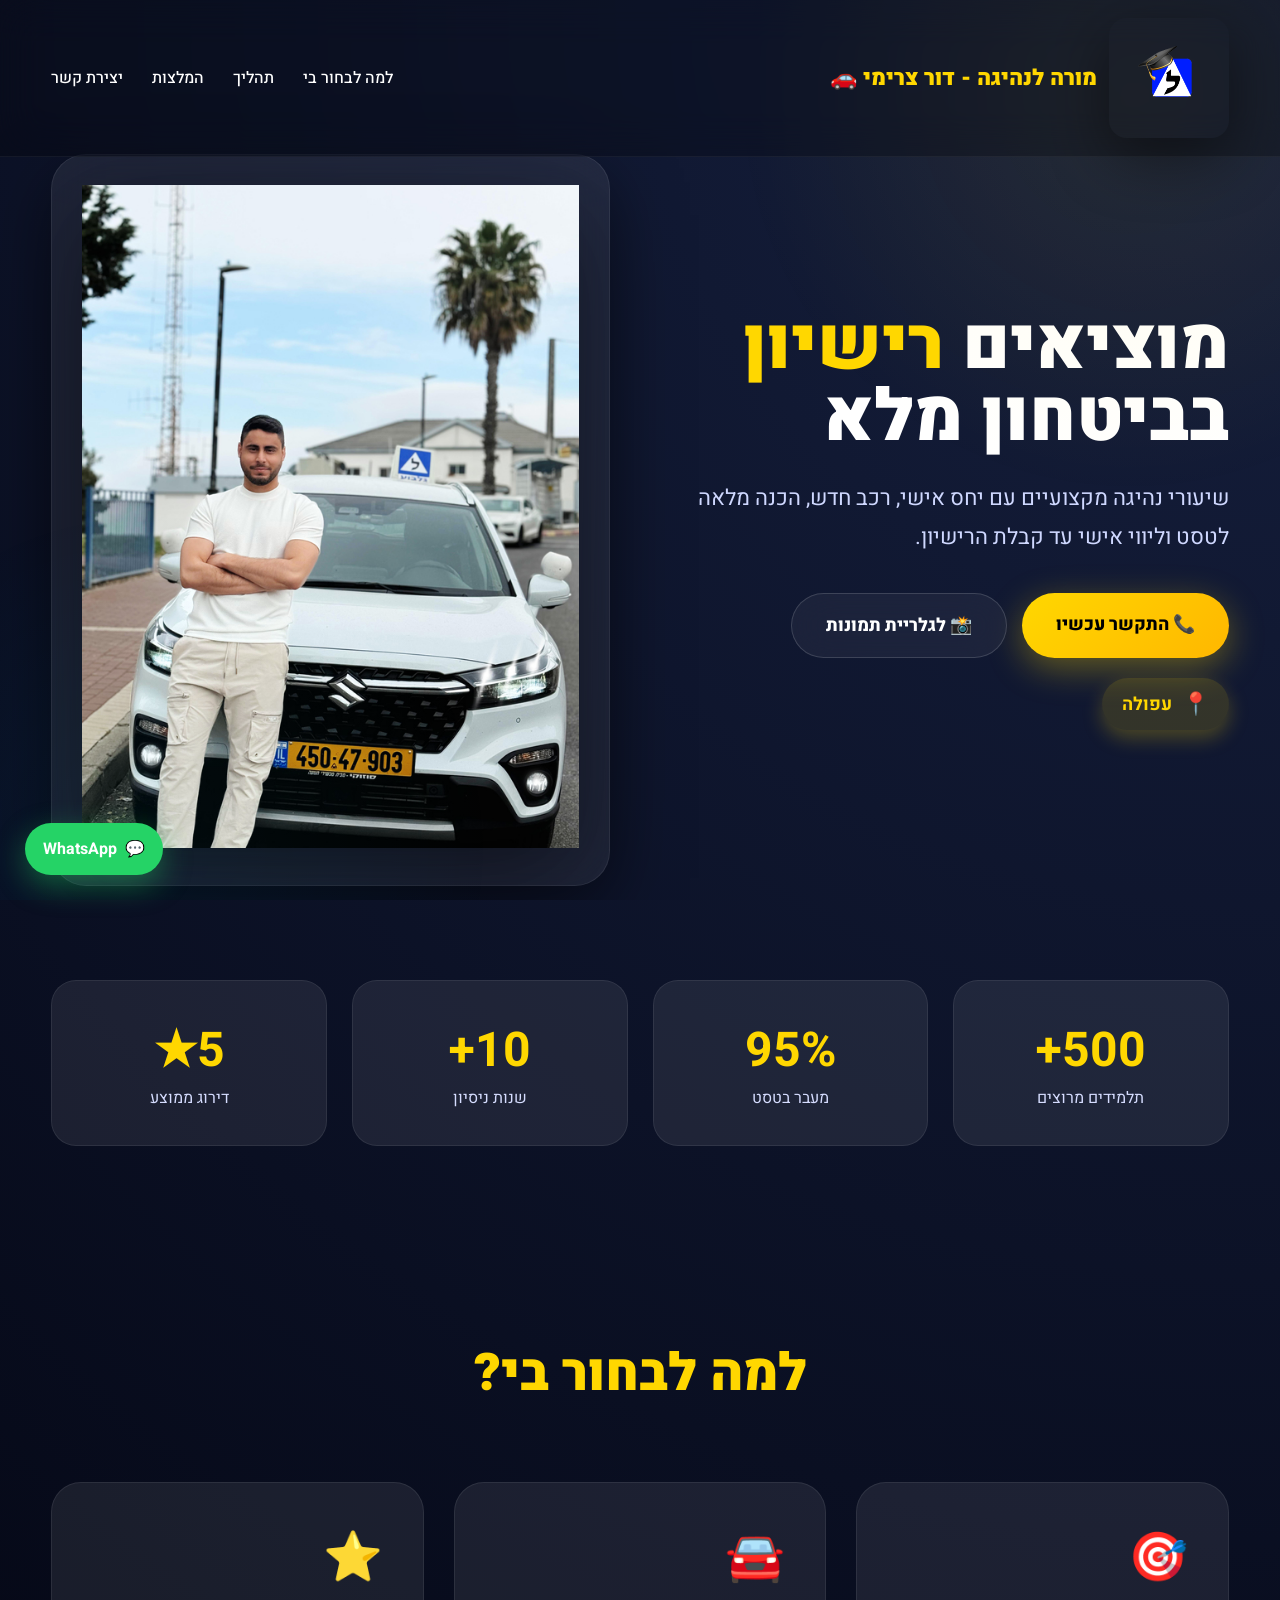
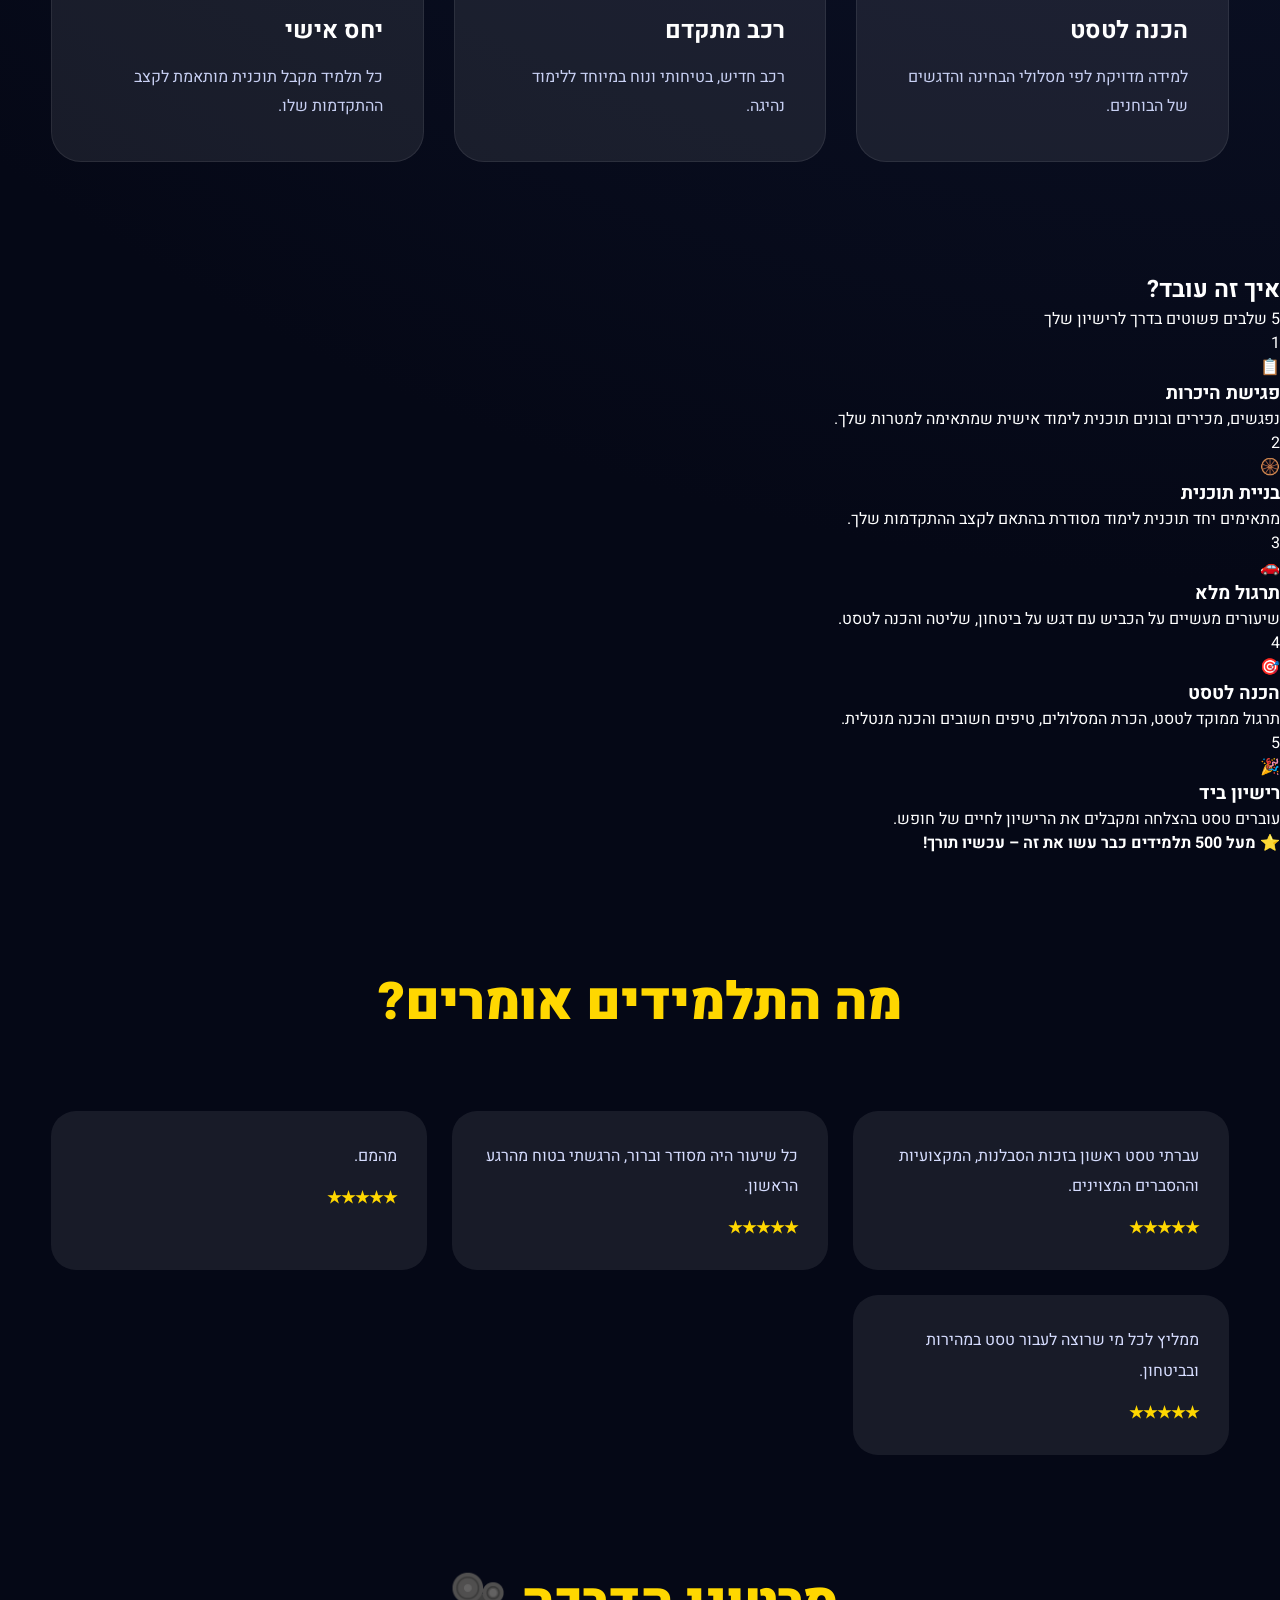
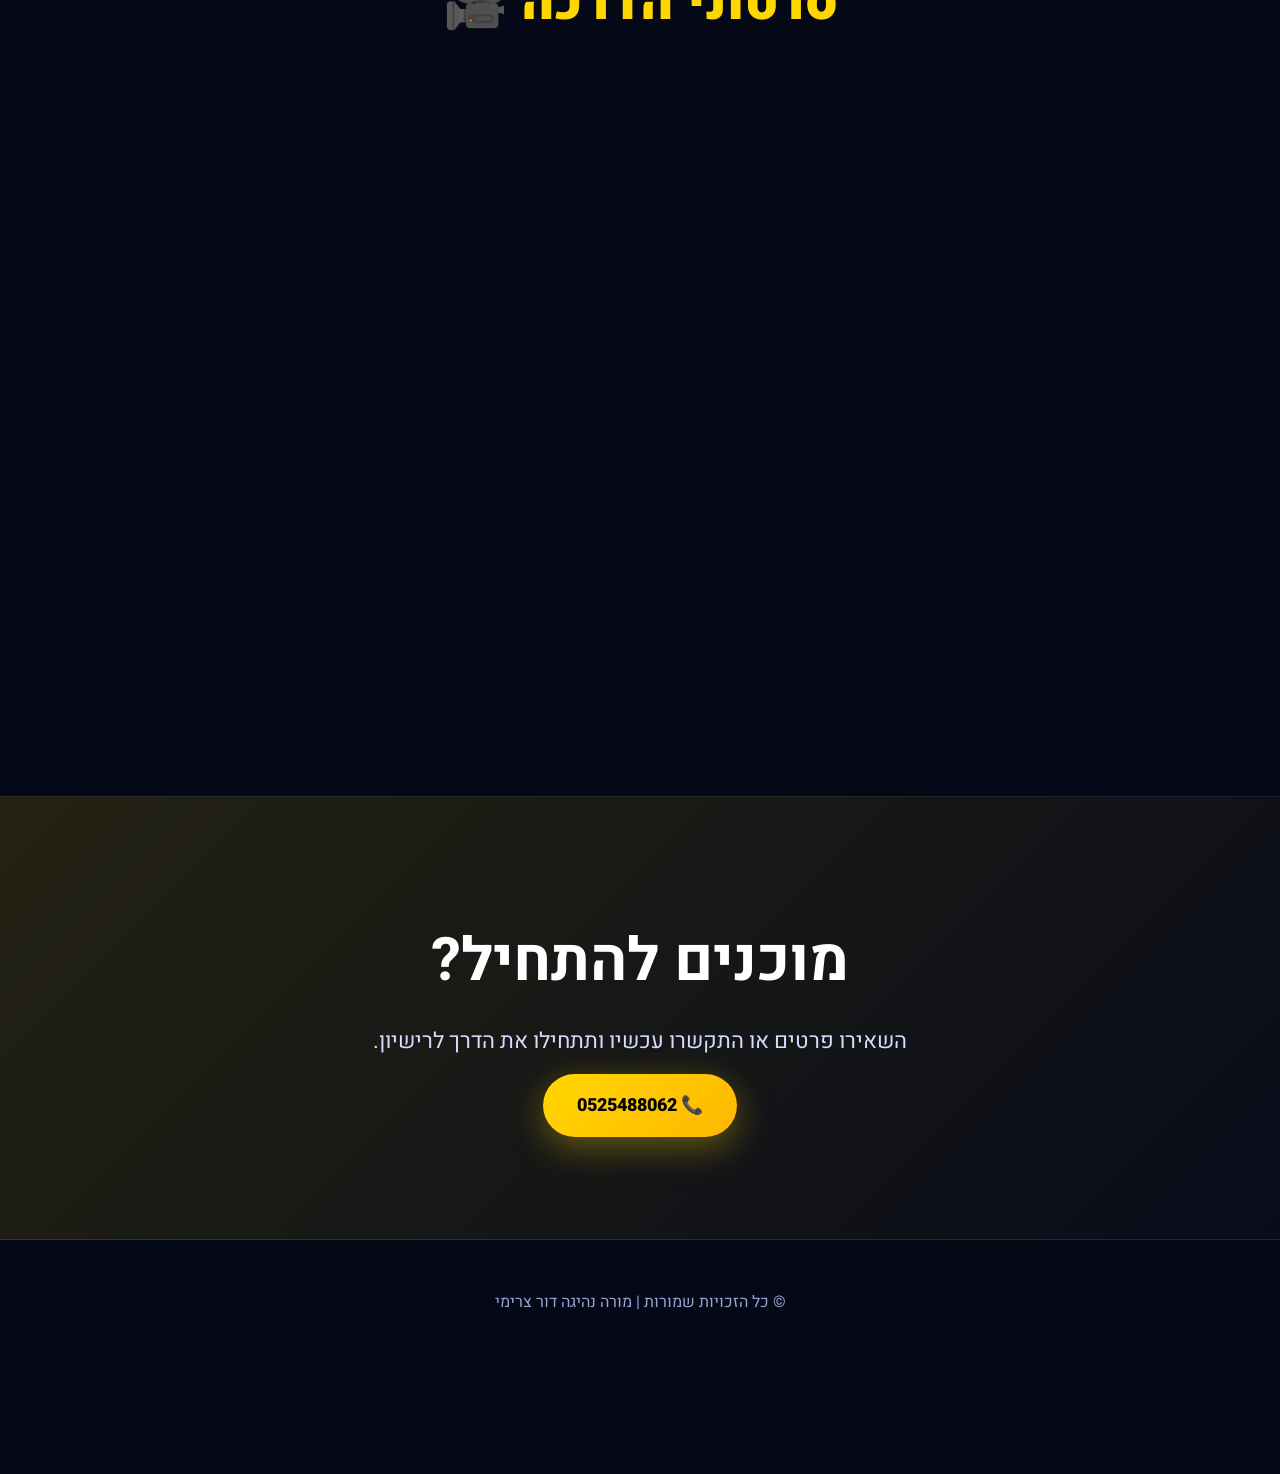
==== commit e8a68f91: "Update index.html" ====
--- a/index.html
+++ b/index.html
@@ -441,8 +441,9 @@
 </a>
 </div>
 <!-- מיקום עם אייקון -->
-<div class="location">
-    📍 עפולה
+<div class="location-btn">
+    <span class="location-icon">📍</span>
+    <span class="location-text">עפולה</span>
 </div>
 </div>
 
@@ -529,44 +530,56 @@
 
 </section>
 
-<section class="section" id="process">
-
-<div class="container">
-
-<h2 class="section-title">
-איך זה עובד?
-</h2>
-
-<div class="timeline">
-
-<div class="step">
-<span>1️⃣</span>
-פגישת היכרות
-</div>
-
-<div class="step">
-<span>2️⃣</span>
-בניית תוכנית
-</div>
-
-<div class="step">
-<span>3️⃣</span>
-תרגול מלא
-</div>
-
-<div class="step">
-<span>4️⃣</span>
-הכנה לטסט
-</div>
-
-<div class="step">
-<span>5️⃣</span>
-רישיון ביד 🎉
-</div>
-
-</div>
-
-</div>
+<section class="process-section" dir="rtl">
+
+  <div class="process-header">
+    <h2>איך זה עובד?</h2>
+    <p>5 שלבים פשוטים בדרך לרישיון שלך</p>
+  </div>
+
+  <div class="process-wrapper">
+
+    <div class="process-card blue">
+      <div class="step-number">1</div>
+      <div class="step-icon">📋</div>
+      <h3>פגישת היכרות</h3>
+      <p>נפגשים, מכירים ובונים תוכנית לימוד אישית שמתאימה למטרות שלך.</p>
+    </div>
+
+    <div class="process-card cyan">
+      <div class="step-number">2</div>
+      <div class="step-icon">🛞</div>
+      <h3>בניית תוכנית</h3>
+      <p>מתאימים יחד תוכנית לימוד מסודרת בהתאם לקצב ההתקדמות שלך.</p>
+    </div>
+
+    <div class="process-card green">
+      <div class="step-number">3</div>
+      <div class="step-icon">🚗</div>
+      <h3>תרגול מלא</h3>
+      <p>שיעורים מעשיים על הכביש עם דגש על ביטחון, שליטה והכנה לטסט.</p>
+    </div>
+
+    <div class="process-card yellow">
+      <div class="step-number">4</div>
+      <div class="step-icon">🎯</div>
+      <h3>הכנה לטסט</h3>
+      <p>תרגול ממוקד לטסט, הכרת המסלולים, טיפים חשובים והכנה מנטלית.</p>
+    </div>
+
+    <div class="process-card orange">
+      <div class="step-number">5</div>
+      <div class="step-icon">🎉</div>
+      <h3>רישיון ביד</h3>
+      <p>עוברים טסט בהצלחה ומקבלים את הרישיון לחיים של חופש.</p>
+    </div>
+
+  </div>
+
+  <div class="process-cta">
+    <span class="badge-icon">⭐</span>
+    <strong>מעל 500 תלמידים כבר עשו את זה – עכשיו תורך!</strong>
+  </div>
 
 </section>
 
--- a/css/style.css
+++ b/css/style.css
@@ -330,3 +330,27 @@
 .lightbox .right{
     right:30px;
 }
+.location-btn {
+    margin-top: 20px;
+    display: inline-flex;
+    align-items: center;
+    gap: 10px;
+    padding: 10px 20px;
+    background: rgba(255, 215, 0, 0.15); /* רקע מוזהב שקוף */
+    border-radius: 30px;
+    font-size: 18px;
+    font-weight: 700;
+    color: #FFD700;
+    box-shadow: 0 8px 20px rgba(255, 215, 0, 0.25);
+    cursor: default; /* לא קליק אבל מראה שניתן ללחוץ */
+    transition: transform 0.3s, box-shadow 0.3s;
+}
+
+.location-btn:hover {
+    transform: translateY(-3px);
+    box-shadow: 0 12px 30px rgba(255, 215, 0, 0.35);
+}
+
+.location-icon {
+    font-size: 22px;
+}
